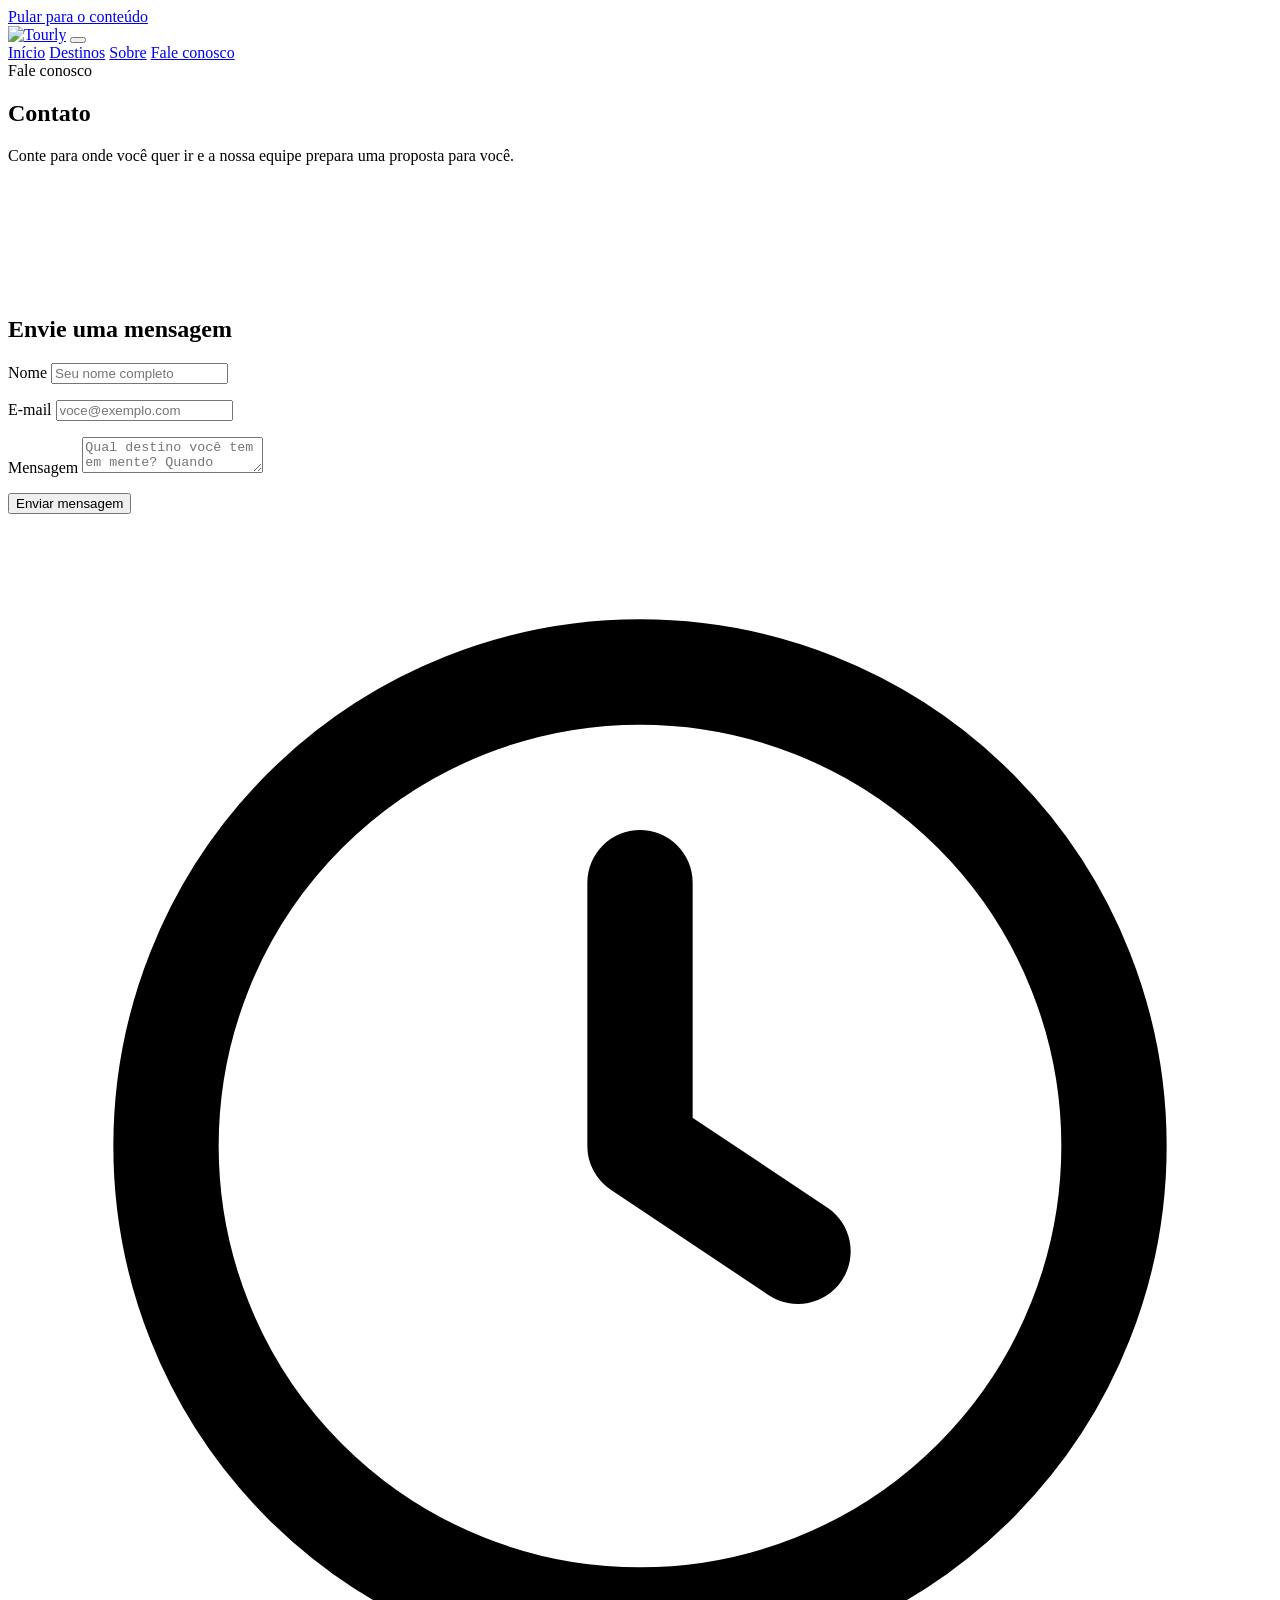
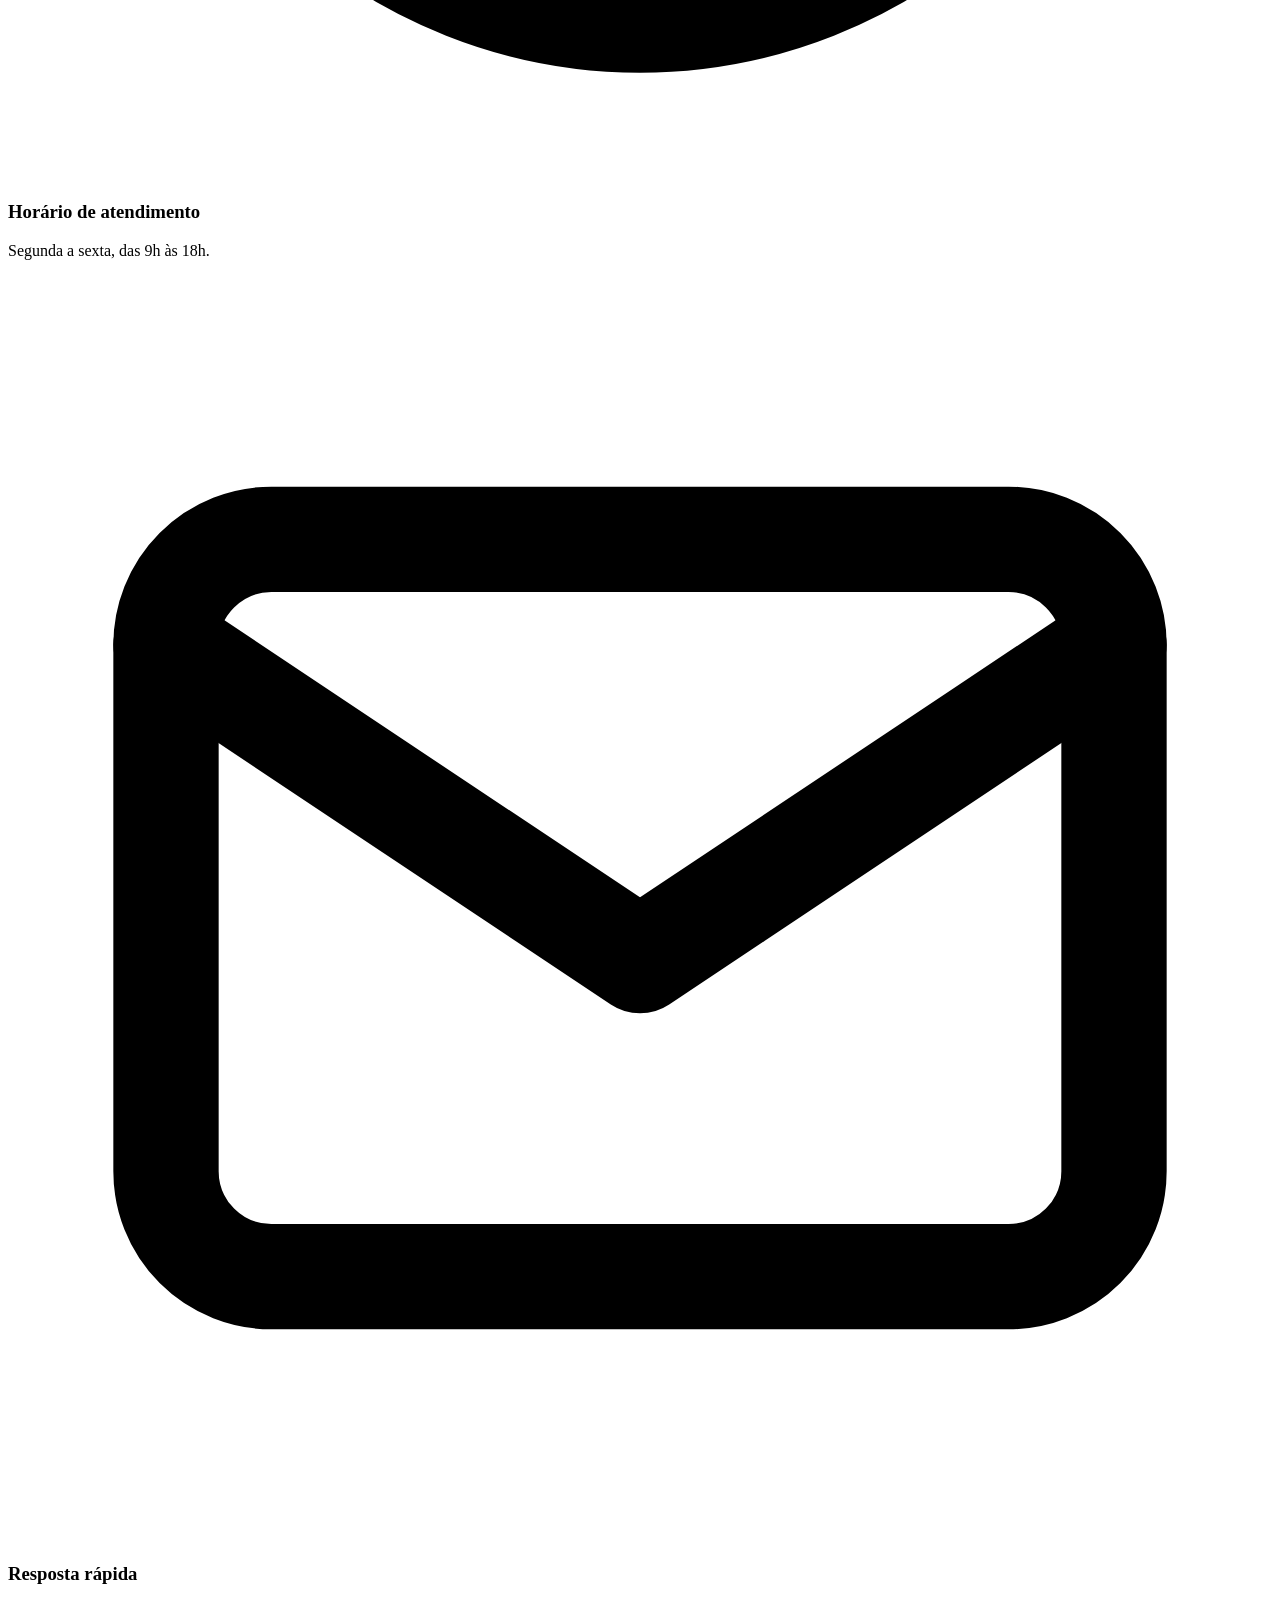
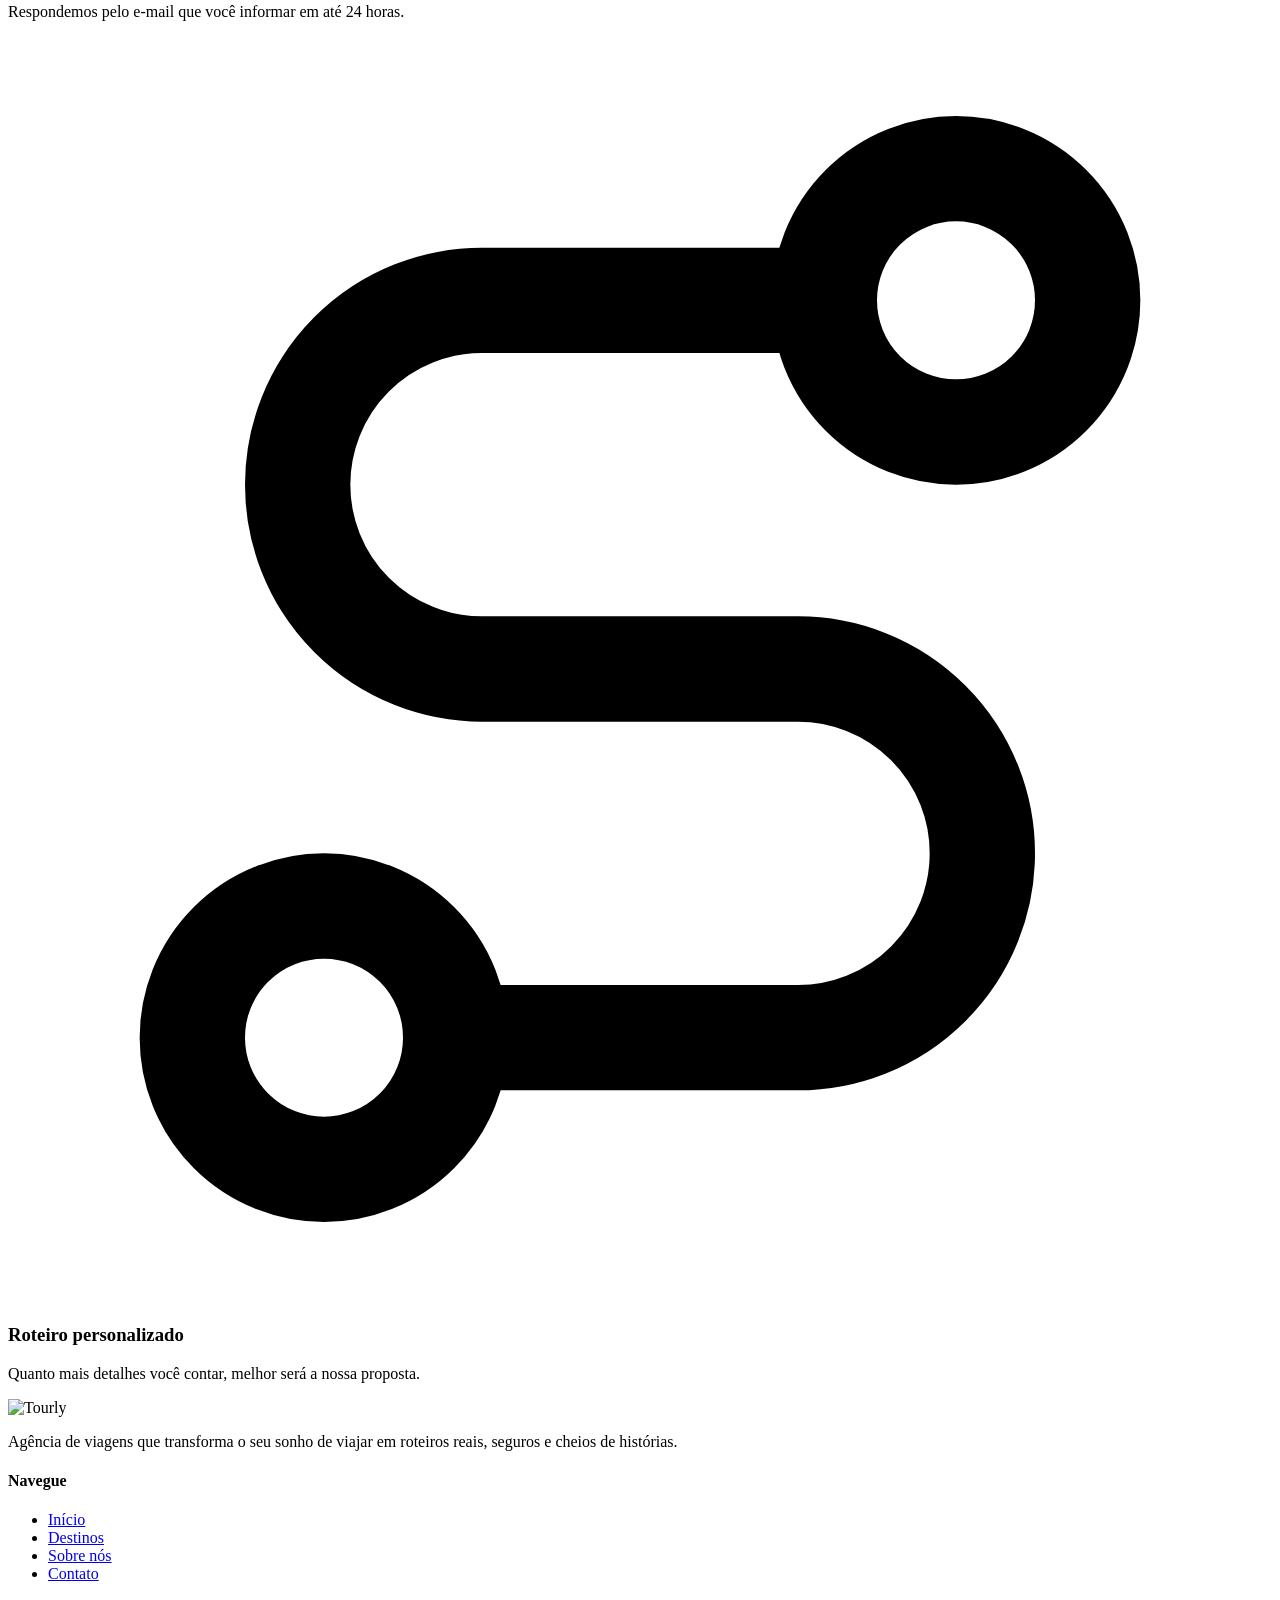
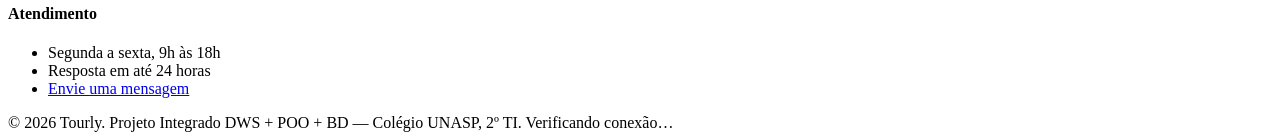
==== pages/contato.html @ 26ceba03 "front end" ====
<!DOCTYPE html>
<html lang="pt-BR">
<head>
  <meta charset="UTF-8">
  <meta name="viewport" content="width=device-width, initial-scale=1">
  <title>Contato — Tourly</title>
  <meta name="description" content="Fale com a Tourly e receba uma proposta de roteiro personalizada para a sua viagem.">
  <meta name="theme-color" content="#0e9aa7">
  <meta property="og:title" content="Contato — Tourly">
  <meta property="og:description" content="Fale com a Tourly e receba uma proposta de roteiro personalizada para a sua viagem.">
  <meta property="og:type" content="website">
  <link rel="icon" type="image/svg+xml" href="../img/favicon.svg">
  <link rel="icon" type="image/png" sizes="64x64" href="../img/favicon.png">
  <link rel="apple-touch-icon" href="../img/apple-touch-icon.png">
  <link rel="preconnect" href="https://fonts.googleapis.com">
  <link rel="preconnect" href="https://fonts.gstatic.com" crossorigin>
  <link href="https://fonts.googleapis.com/css2?family=Poppins:wght@400;500;600;700;800&display=swap" rel="stylesheet">
  <link rel="stylesheet" href="../css/style.css">
  <script src="../js/script.js" defer></script>
</head>
<body data-pagina="contato" data-raiz="../">
  <a class="pular" href="#conteudo">Pular para o conteúdo</a>

  <header class="topo" id="topo">
    <div class="container topo__in">
      <a class="logo" href="../index.html" aria-label="Tourly — página inicial"><img src="../img/logo.svg" alt="Tourly" width="127" height="38"></a>
      <button class="menu-btn" type="button" aria-expanded="false" aria-controls="menu" aria-label="Abrir menu"><span></span><span></span><span></span></button>
      <nav class="menu" id="menu" aria-label="Principal">
        <a href="../index.html" data-nav="home">Início</a>
        <a href="destinos.html" data-nav="destinos">Destinos</a>
        <a href="sobre.html" data-nav="sobre">Sobre</a>
        <a href="contato.html" class="btn btn--coral btn--sm" data-nav="contato">Fale conosco</a>
      </nav>
    </div>
  </header>

  <main id="conteudo">
    <section class="pagina-topo">
      <div class="container">
        <span class="selo">Fale conosco</span>
        <h1>Contato</h1>
        <p>Conte para onde você quer ir e a nossa equipe prepara uma proposta para você.</p>
      </div>
      <svg class="onda" viewBox="0 0 1440 100" preserveAspectRatio="none" aria-hidden="true"><path d="M0 40c120 40 240 50 360 30S600-10 780 10s330 70 660 20v70H0z" fill="#ffffff"/></svg>
    </section>

    <section class="secao" style="padding-top:1.5rem">
      <div class="container contato-grid">
        <div class="cartao reveal">
          <h2>Envie uma mensagem</h2>
          <form class="form" id="form-contato" novalidate>
            <div class="campo">
              <label for="nome">Nome</label>
              <input id="nome" name="nome" type="text" maxlength="100" autocomplete="name" placeholder="Seu nome completo" required aria-describedby="erro-nome">
              <p class="msg-erro" id="erro-nome"></p>
            </div>
            <div class="campo">
              <label for="email">E-mail</label>
              <input id="email" name="email" type="email" maxlength="150" autocomplete="email" placeholder="voce@exemplo.com" required aria-describedby="erro-email">
              <p class="msg-erro" id="erro-email"></p>
            </div>
            <div class="campo">
              <label for="mensagem">Mensagem</label>
              <textarea id="mensagem" name="mensagem" maxlength="2000" placeholder="Qual destino você tem em mente? Quando pretende viajar?" required aria-describedby="erro-mensagem"></textarea>
              <p class="msg-erro" id="erro-mensagem"></p>
            </div>
            <div class="alerta" id="aviso-contato" role="status" aria-live="polite" hidden></div>
            <button class="btn btn--coral" type="submit">Enviar mensagem</button>
          </form>
        </div>
        <aside class="info reveal" aria-label="Informações de atendimento">
          <div class="cartao info__item"><div class="recurso__icone"><svg viewBox="0 0 24 24" fill="none" stroke="currentColor" stroke-width="2" stroke-linecap="round" stroke-linejoin="round"><circle cx="12" cy="12" r="9"/><path d="M12 7v5l3 2"/></svg></div><div><h3>Horário de atendimento</h3><p>Segunda a sexta, das 9h às 18h.</p></div></div>
          <div class="cartao info__item"><div class="recurso__icone"><svg viewBox="0 0 24 24" fill="none" stroke="currentColor" stroke-width="2" stroke-linecap="round" stroke-linejoin="round"><rect x="3" y="5" width="18" height="14" rx="2"/><path d="m3 7 9 6 9-6"/></svg></div><div><h3>Resposta rápida</h3><p>Respondemos pelo e-mail que você informar em até 24 horas.</p></div></div>
          <div class="cartao info__item"><div class="recurso__icone"><svg viewBox="0 0 24 24" fill="none" stroke="currentColor" stroke-width="2" stroke-linecap="round" stroke-linejoin="round"><circle cx="6" cy="19" r="2.5"/><circle cx="18" cy="5" r="2.5"/><path d="M8.5 19H15a3.5 3.5 0 0 0 0-7H9a3.5 3.5 0 0 1 0-7h6.5"/></svg></div><div><h3>Roteiro personalizado</h3><p>Quanto mais detalhes você contar, melhor será a nossa proposta.</p></div></div>
        </aside>
      </div>
    </section>
  </main>

  <footer class="rodape">
    <div class="container">
      <div class="rodape__grade">
        <div>
          <img src="../img/logo.svg" alt="Tourly" width="150" height="45">
          <p>Agência de viagens que transforma o seu sonho de viajar em roteiros reais, seguros e cheios de histórias.</p>
        </div>
        <div>
          <h4>Navegue</h4>
          <ul>
            <li><a href="../index.html">Início</a></li>
            <li><a href="destinos.html">Destinos</a></li>
            <li><a href="sobre.html">Sobre nós</a></li>
            <li><a href="contato.html">Contato</a></li>
          </ul>
        </div>
        <div>
          <h4>Atendimento</h4>
          <ul>
            <li>Segunda a sexta, 9h às 18h</li>
            <li>Resposta em até 24 horas</li>
            <li><a href="contato.html">Envie uma mensagem</a></li>
          </ul>
        </div>
      </div>
      <div class="rodape__base">
        <span>&copy; <span data-ano>2026</span> Tourly. Projeto Integrado DWS + POO + BD — Colégio UNASP, 2º TI.</span>
        <span class="status" id="status-api" role="status" aria-live="polite">Verificando conexão…</span>
      </div>
    </div>
  </footer>
</body>
</html>
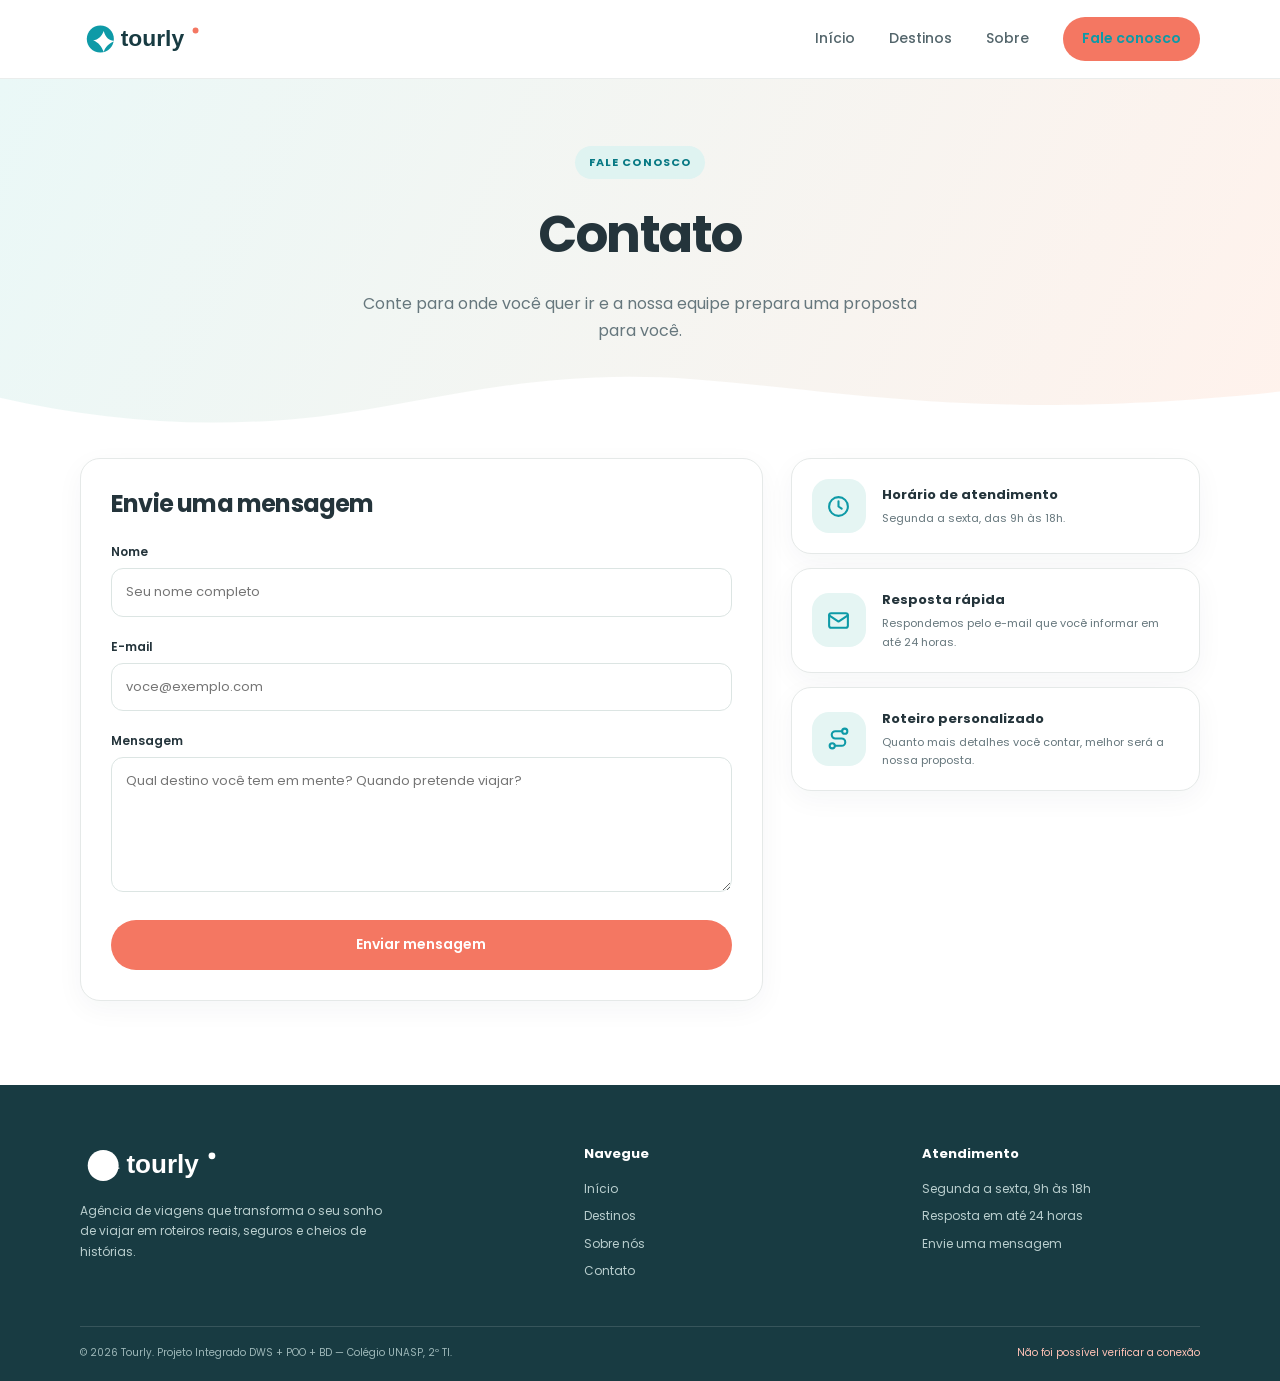
==== commit f29ece16: "correção na conexão entre os arquivos" ====
--- a/pages/contato.html
+++ b/pages/contato.html
@@ -10,8 +10,6 @@
   <meta property="og:description" content="Fale com a Tourly e receba uma proposta de roteiro personalizada para a sua viagem.">
   <meta property="og:type" content="website">
   <link rel="icon" type="image/svg+xml" href="../img/favicon.svg">
-  <link rel="icon" type="image/png" sizes="64x64" href="../img/favicon.png">
-  <link rel="apple-touch-icon" href="../img/apple-touch-icon.png">
   <link rel="preconnect" href="https://fonts.googleapis.com">
   <link rel="preconnect" href="https://fonts.gstatic.com" crossorigin>
   <link href="https://fonts.googleapis.com/css2?family=Poppins:wght@400;500;600;700;800&display=swap" rel="stylesheet">
--- a/css/style.css
+++ b/css/style.css
@@ -0,0 +1,4 @@
+:root{--turq:#0e9aa7;--turq-escuro:#087984;--coral:#f47762;--coral-escuro:#df604d;--areia:#f7f4ed;--texto:#24343b;--suave:#66777d;--linha:#e5e9e8;--branco:#fff;--sombra:0 16px 45px rgba(20,55,61,.09);--raio:20px}*{box-sizing:border-box}html{scroll-behavior:smooth}body{margin:0;color:var(--texto);font-family:Poppins,Arial,sans-serif;font-size:15px;line-height:1.7;background:#fff}img{display:block;max-width:100%}a{color:inherit;text-decoration:none}button,input,textarea{font:inherit}.container{width:min(1120px,calc(100% - 44px));margin-inline:auto}.pular,.sr-only{position:absolute;width:1px;height:1px;padding:0;margin:-1px;overflow:hidden;clip:rect(0,0,0,0);white-space:nowrap;border:0}.pular:focus{position:fixed;z-index:1000;top:12px;left:12px;width:auto;height:auto;margin:0;padding:10px 16px;background:#fff;clip:auto}.topo{position:sticky;top:0;z-index:50;background:rgba(255,255,255,.94);backdrop-filter:blur(14px);border-bottom:1px solid rgba(229,233,232,.8)}.topo__in{height:78px;display:flex;align-items:center;justify-content:space-between}.logo img{width:127px;height:auto}.menu{display:flex;align-items:center;gap:34px}.menu>a:not(.btn){font-size:14px;font-weight:500;color:#53656b;transition:color .2s}.menu>a:hover,.menu>a[aria-current=page]{color:var(--turq)}.menu a[aria-current=page]:not(.btn){font-weight:700}.menu-btn{display:none;border:0;background:none;padding:8px}.menu-btn span{display:block;width:24px;height:2px;margin:5px;background:var(--texto)}.btn{display:inline-flex;align-items:center;justify-content:center;gap:8px;border:0;border-radius:999px;padding:13px 23px;background:var(--turq);color:#fff;font-weight:600;font-size:14px;cursor:pointer;transition:transform .2s,background .2s,box-shadow .2s}.btn:hover{background:var(--turq-escuro);transform:translateY(-2px);box-shadow:0 8px 20px #0e9aa733}.btn--coral{background:var(--coral)}.btn--coral:hover{background:var(--coral-escuro)}.btn--turq{background:var(--turq)}.btn--sm{padding:10px 19px}.btn:disabled{opacity:.65;cursor:wait;transform:none}.hero{position:relative;overflow:hidden;padding:88px 0 105px;background:linear-gradient(115deg,#eaf8f7 0%,#f5fbf9 55%,#fff3ed 100%)}.hero__grid{display:grid;grid-template-columns:1.02fr .98fr;align-items:center;gap:54px}.selo{display:inline-flex;align-items:center;gap:8px;color:var(--turq-escuro);background:#dff3f1;border-radius:999px;padding:7px 14px;font-size:11px;font-weight:700;letter-spacing:.1em;text-transform:uppercase}.hero h1{font-size:clamp(42px,5vw,64px);line-height:1.12;letter-spacing:-2.4px;margin:22px 0 18px;font-weight:800}.destaque{color:var(--coral)}.hero__texto>p,.pagina-topo p{max-width:560px;color:var(--suave);font-size:16px}.busca-hero{display:flex;gap:8px;margin-top:30px;padding:7px;background:#fff;border-radius:999px;box-shadow:var(--sombra);max-width:560px}.busca-hero input{min-width:0;flex:1;border:0;outline:0;padding:0 16px;background:transparent}.hero__tags{display:flex;flex-wrap:wrap;gap:9px;padding:0;margin:23px 0 0;list-style:none}.hero__tags a{display:block;padding:6px 11px;border:1px solid #d9e8e5;border-radius:999px;color:#607277;font-size:11px}.hero__tags a:hover{border-color:var(--turq);color:var(--turq)}.hero__fotos{height:390px;position:relative}.hero__fotos img{position:absolute;object-fit:cover;border:7px solid white;border-radius:24px;box-shadow:var(--sombra)}.hero__fotos img:nth-child(1){width:68%;height:72%;right:0;top:0}.hero__fotos img:nth-child(2){width:53%;height:52%;left:0;top:25%;z-index:2}.hero__fotos img:nth-child(3){width:48%;height:38%;right:5%;bottom:0;z-index:3}.onda{position:absolute;bottom:-1px;left:0;width:100%;height:62px}.secao{padding:84px 0}.secao--areia{background:var(--areia)}.secao__cab{text-align:center;max-width:680px;margin:0 auto 42px}.sobretitulo{color:var(--coral);font-size:11px;font-weight:700;letter-spacing:.15em;text-transform:uppercase}.secao h2,.chamada h2{font-size:clamp(27px,3vw,38px);line-height:1.25;letter-spacing:-.8px;margin:9px 0 12px}.secao__cab p{color:var(--suave);margin:0}.grade{display:grid;gap:24px}.grade--3{grid-template-columns:repeat(3,minmax(0,1fr))}.grade--4{grid-template-columns:repeat(4,minmax(0,1fr))}.destino-card,.cartao{background:#fff;border:1px solid var(--linha);border-radius:var(--raio);overflow:hidden;box-shadow:0 8px 28px rgba(20,55,61,.045)}.destino-card{transition:transform .25s,box-shadow .25s}.destino-card:hover{transform:translateY(-6px);box-shadow:var(--sombra)}.destino-card__imagem{height:205px;position:relative;display:block;overflow:hidden}.destino-card__imagem img{width:100%;height:100%;object-fit:cover;transition:transform .5s}.destino-card:hover .destino-card__imagem img{transform:scale(1.05)}.destino-card__imagem span{position:absolute;left:15px;bottom:14px;background:#fff;color:var(--turq-escuro);border-radius:999px;padding:5px 11px;font-size:10px;font-weight:700}.destino-card__corpo{padding:20px}.destino-card__regiao{font-size:10px!important;color:var(--turq)!important;font-weight:700;letter-spacing:.06em;text-transform:uppercase;margin:0 0 5px!important}.destino-card h3{font-size:19px;margin:0 0 8px}.destino-card__corpo>p:not(.destino-card__regiao){font-size:13px;color:var(--suave);margin:0 0 16px}.link-seta{font-size:12px;color:var(--coral-escuro);font-weight:700}.link-seta span{font-size:18px;margin-left:5px}.recurso{text-align:center;padding:25px 17px}.recurso__icone{width:54px;height:54px;display:grid;place-items:center;margin:0 auto 15px;border-radius:17px;background:#e5f5f3;color:var(--turq)}.recurso__icone svg{width:25px;height:25px}.recurso h3{font-size:15px;margin:0 0 7px}.recurso p{font-size:12px;color:var(--suave);margin:0}.passos{display:grid;grid-template-columns:repeat(3,1fr);gap:35px;padding:0;list-style:none;counter-reset:passo}.passos li{position:relative;padding:24px 22px;border-top:2px solid #d9eeeb;counter-increment:passo}.passos li:before{content:'0' counter(passo);display:block;color:var(--coral);font-size:12px;font-weight:800;letter-spacing:.1em;margin-bottom:13px}.passos h3{font-size:17px;margin:0 0 7px}.passos p{font-size:13px;color:var(--suave);margin:0}.chamada{display:flex;align-items:center;justify-content:space-between;gap:25px;padding:35px 42px;border-radius:24px;background:linear-gradient(110deg,#087f88,#0e9aa7);color:#fff}.chamada h2{margin:0 0 5px}.chamada p{margin:0;color:#ddf5f2;font-size:13px}.chamada .btn{background:var(--coral);flex-shrink:0}.rodape{padding:58px 0 20px;background:#183b42;color:#e7f2f1}.rodape__grade{display:grid;grid-template-columns:1.6fr 1fr 1fr;gap:60px;padding-bottom:38px}.rodape__grade img{width:145px;filter:brightness(0) invert(1);margin-bottom:13px}.rodape__grade p,.rodape__grade li{font-size:12px;color:#b9cece}.rodape__grade p{max-width:320px}.rodape__grade h4{font-size:13px;margin:0 0 14px;color:#fff}.rodape__grade ul{list-style:none;margin:0;padding:0}.rodape__grade li{margin:7px 0}.rodape__grade a:hover{color:#fff}.rodape__base{display:flex;justify-content:space-between;gap:15px;flex-wrap:wrap;border-top:1px solid #ffffff22;padding-top:17px;color:#9db7b8;font-size:10px}.status{color:#a9e5cf}.status--erro{color:#ffc2b6}.pagina-topo{position:relative;overflow:hidden;text-align:center;padding:67px 0 90px;background:linear-gradient(115deg,#eaf8f7,#fff2ec)}.pagina-topo h1{font-size:clamp(36px,4vw,52px);letter-spacing:-1.5px;margin:12px 0}.pagina-topo p{margin:0 auto}.duas-col{display:grid;grid-template-columns:1fr 1fr;align-items:center;gap:60px}.duas-col>img{width:100%;max-height:390px;object-fit:cover;border-radius:24px}.duas-col p{color:var(--suave);font-size:14px}.etiquetas{display:flex;flex-wrap:wrap;gap:8px;padding:0;list-style:none}.etiquetas li{padding:6px 12px;background:#e7f4f2;color:var(--turq-escuro);border-radius:999px;font-size:11px;font-weight:600}.contato-grid{display:grid;grid-template-columns:1.25fr .75fr;gap:28px;align-items:start}.contato-grid>.cartao{padding:30px}.contato-grid h2{font-size:24px;margin:0 0 23px}.form{display:grid;gap:17px}.campo label,.destinos-filtro label{display:block;font-size:12px;font-weight:600;margin-bottom:6px}.campo input,.campo textarea,.destinos-filtro input{width:100%;border:1px solid #dce5e3;border-radius:12px;padding:12px 14px;outline:0;background:#fff;color:var(--texto);font-size:13px;transition:border .2s,box-shadow .2s}.campo textarea{min-height:135px;resize:vertical}.campo input:focus,.campo textarea:focus,.destinos-filtro input:focus{border-color:var(--turq);box-shadow:0 0 0 3px #0e9aa71c}.campo [aria-invalid=true]{border-color:#d9534f}.msg-erro{color:#c74640;font-size:11px;margin:3px 0 0;min-height:0}.alerta{padding:12px 14px;border-radius:10px;font-size:12px}.alerta--erro{background:#fff0ed;color:#a63b32}.alerta--sucesso{background:#e7f7ef;color:#176c48}.info{display:grid;gap:14px}.info__item{display:flex;gap:16px;align-items:center;padding:20px}.info__item .recurso__icone{flex-shrink:0;margin:0}.info__item h3{font-size:13px;margin:0 0 3px}.info__item p{font-size:11px;color:var(--suave);margin:0}.destinos-filtro{max-width:500px;margin:0 auto 32px}.sem-resultados{grid-column:1/-1;text-align:center;color:var(--suave);padding:45px 10px}.reveal{opacity:0;transform:translateY(18px);transition:opacity .55s,transform .55s}.reveal--visivel{opacity:1;transform:none}
+@media(max-width:850px){.hero__grid{gap:25px}.hero__fotos{height:320px}.grade--4{grid-template-columns:repeat(2,1fr)}.rodape__grade{gap:30px}.duas-col{gap:30px}}
+@media(max-width:650px){.container{width:min(100% - 34px,520px)}.topo__in{height:68px}.menu-btn{display:block}.menu{display:none;position:absolute;top:68px;left:0;right:0;padding:18px 22px 24px;background:#fff;border-bottom:1px solid var(--linha);box-shadow:var(--sombra);align-items:stretch;gap:13px}.menu--aberto{display:flex;flex-direction:column}.menu .btn{align-self:flex-start}.hero{padding:54px 0 85px}.hero__grid{grid-template-columns:1fr;gap:35px}.hero h1{font-size:43px}.hero__fotos{height:290px;max-width:450px;width:100%;margin:auto}.busca-hero{border-radius:17px;flex-direction:column}.busca-hero input{padding:12px}.busca-hero .btn{width:100%}.secao{padding:62px 0}.grade--3{grid-template-columns:1fr}.grade--4{grid-template-columns:repeat(2,minmax(0,1fr));gap:8px}.destino-card__imagem{height:220px}.passos{grid-template-columns:1fr;gap:10px}.passos li{padding:18px}.chamada{padding:27px 23px;align-items:flex-start;flex-direction:column}.rodape__grade{grid-template-columns:1fr 1fr;gap:25px}.rodape__grade>div:first-child{grid-column:1/-1}.rodape__base{flex-direction:column}.pagina-topo{padding:53px 0 78px}.duas-col,.contato-grid{grid-template-columns:1fr}.duas-col{gap:25px}.duas-col>img{max-height:260px}.contato-grid>.cartao{padding:22px}.info{grid-template-columns:1fr}}
+@media(prefers-reduced-motion:reduce){*,*::before,*::after{scroll-behavior:auto!important;transition:none!important}.reveal{opacity:1;transform:none}}
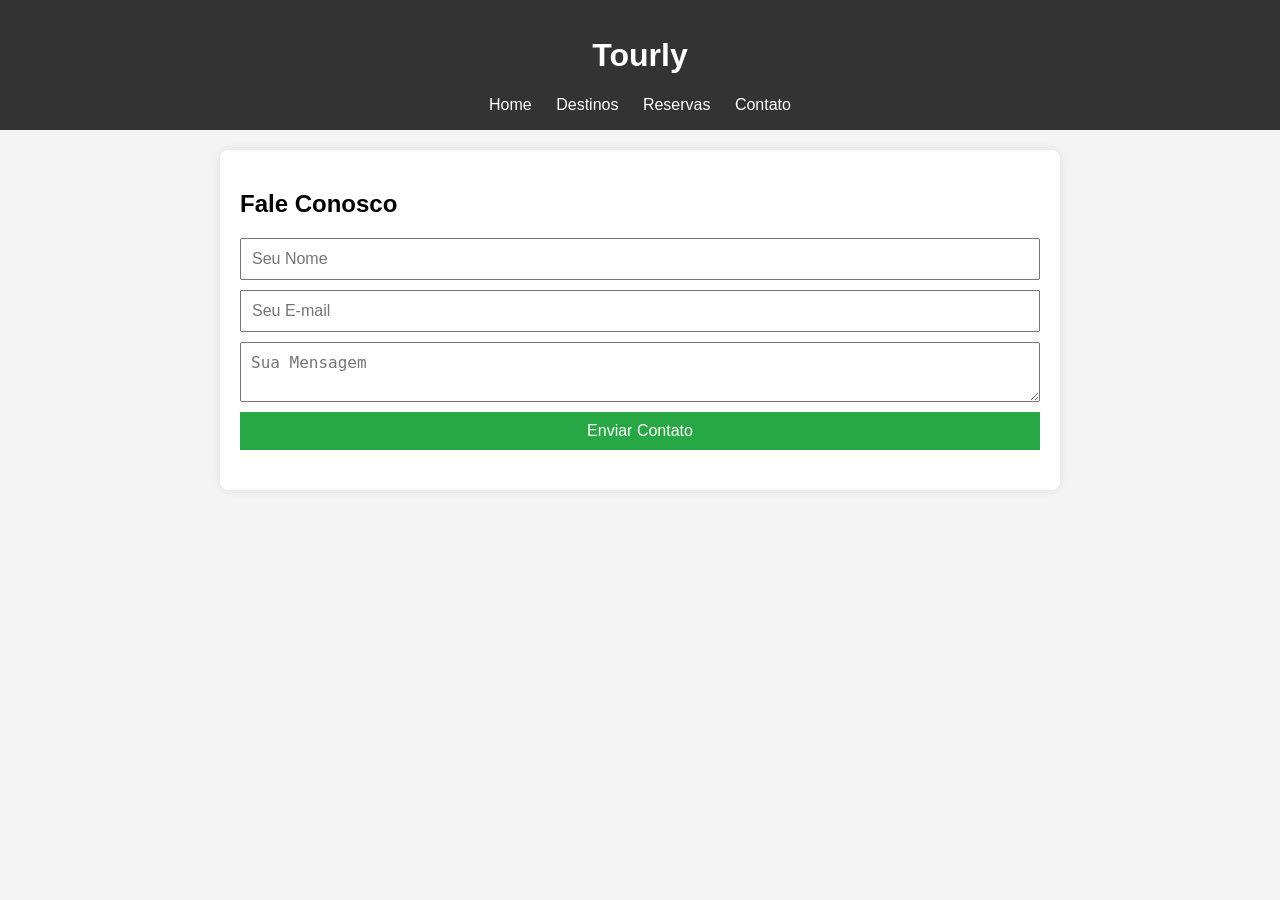
==== commit 0b28b111: "adiciona funcionalidades principais e ajusta interface" ====
--- a/pages/contato.html
+++ b/pages/contato.html
@@ -1,110 +1,27 @@
 <!DOCTYPE html>
-<html lang="pt-BR">
-<head>
-  <meta charset="UTF-8">
-  <meta name="viewport" content="width=device-width, initial-scale=1">
-  <title>Contato — Tourly</title>
-  <meta name="description" content="Fale com a Tourly e receba uma proposta de roteiro personalizada para a sua viagem.">
-  <meta name="theme-color" content="#0e9aa7">
-  <meta property="og:title" content="Contato — Tourly">
-  <meta property="og:description" content="Fale com a Tourly e receba uma proposta de roteiro personalizada para a sua viagem.">
-  <meta property="og:type" content="website">
-  <link rel="icon" type="image/svg+xml" href="../img/favicon.svg">
-  <link rel="preconnect" href="https://fonts.googleapis.com">
-  <link rel="preconnect" href="https://fonts.gstatic.com" crossorigin>
-  <link href="https://fonts.googleapis.com/css2?family=Poppins:wght@400;500;600;700;800&display=swap" rel="stylesheet">
-  <link rel="stylesheet" href="../css/style.css">
-  <script src="../js/script.js" defer></script>
-</head>
-<body data-pagina="contato" data-raiz="../">
-  <a class="pular" href="#conteudo">Pular para o conteúdo</a>
+<html>
+<head><title>Tourly - Contato</title><link rel="stylesheet" href="/css/style.css"></head>
+<body>
+    
+<header>
+    <h1>Tourly</h1>
+    <nav>
+        <a href="/">Home</a>
+        <a href="/pages/destinos.html">Destinos</a>
+        <a href="/pages/reservas.html">Reservas</a>
+        <a href="/pages/contato.html">Contato</a>
+    </nav>
+</header>
 
-  <header class="topo" id="topo">
-    <div class="container topo__in">
-      <a class="logo" href="../index.html" aria-label="Tourly — página inicial"><img src="../img/logo.svg" alt="Tourly" width="127" height="38"></a>
-      <button class="menu-btn" type="button" aria-expanded="false" aria-controls="menu" aria-label="Abrir menu"><span></span><span></span><span></span></button>
-      <nav class="menu" id="menu" aria-label="Principal">
-        <a href="../index.html" data-nav="home">Início</a>
-        <a href="destinos.html" data-nav="destinos">Destinos</a>
-        <a href="sobre.html" data-nav="sobre">Sobre</a>
-        <a href="contato.html" class="btn btn--coral btn--sm" data-nav="contato">Fale conosco</a>
-      </nav>
+    <div class="container">
+        <h2>Fale Conosco</h2>
+        <form id="formContato">
+            <input type="text" id="nome" placeholder="Seu Nome" required>
+            <input type="email" id="email" placeholder="Seu E-mail" required>
+            <textarea id="mensagem" placeholder="Sua Mensagem" required></textarea>
+            <button type="submit">Enviar Contato</button>
+        </form>
     </div>
-  </header>
-
-  <main id="conteudo">
-    <section class="pagina-topo">
-      <div class="container">
-        <span class="selo">Fale conosco</span>
-        <h1>Contato</h1>
-        <p>Conte para onde você quer ir e a nossa equipe prepara uma proposta para você.</p>
-      </div>
-      <svg class="onda" viewBox="0 0 1440 100" preserveAspectRatio="none" aria-hidden="true"><path d="M0 40c120 40 240 50 360 30S600-10 780 10s330 70 660 20v70H0z" fill="#ffffff"/></svg>
-    </section>
-
-    <section class="secao" style="padding-top:1.5rem">
-      <div class="container contato-grid">
-        <div class="cartao reveal">
-          <h2>Envie uma mensagem</h2>
-          <form class="form" id="form-contato" novalidate>
-            <div class="campo">
-              <label for="nome">Nome</label>
-              <input id="nome" name="nome" type="text" maxlength="100" autocomplete="name" placeholder="Seu nome completo" required aria-describedby="erro-nome">
-              <p class="msg-erro" id="erro-nome"></p>
-            </div>
-            <div class="campo">
-              <label for="email">E-mail</label>
-              <input id="email" name="email" type="email" maxlength="150" autocomplete="email" placeholder="voce@exemplo.com" required aria-describedby="erro-email">
-              <p class="msg-erro" id="erro-email"></p>
-            </div>
-            <div class="campo">
-              <label for="mensagem">Mensagem</label>
-              <textarea id="mensagem" name="mensagem" maxlength="2000" placeholder="Qual destino você tem em mente? Quando pretende viajar?" required aria-describedby="erro-mensagem"></textarea>
-              <p class="msg-erro" id="erro-mensagem"></p>
-            </div>
-            <div class="alerta" id="aviso-contato" role="status" aria-live="polite" hidden></div>
-            <button class="btn btn--coral" type="submit">Enviar mensagem</button>
-          </form>
-        </div>
-        <aside class="info reveal" aria-label="Informações de atendimento">
-          <div class="cartao info__item"><div class="recurso__icone"><svg viewBox="0 0 24 24" fill="none" stroke="currentColor" stroke-width="2" stroke-linecap="round" stroke-linejoin="round"><circle cx="12" cy="12" r="9"/><path d="M12 7v5l3 2"/></svg></div><div><h3>Horário de atendimento</h3><p>Segunda a sexta, das 9h às 18h.</p></div></div>
-          <div class="cartao info__item"><div class="recurso__icone"><svg viewBox="0 0 24 24" fill="none" stroke="currentColor" stroke-width="2" stroke-linecap="round" stroke-linejoin="round"><rect x="3" y="5" width="18" height="14" rx="2"/><path d="m3 7 9 6 9-6"/></svg></div><div><h3>Resposta rápida</h3><p>Respondemos pelo e-mail que você informar em até 24 horas.</p></div></div>
-          <div class="cartao info__item"><div class="recurso__icone"><svg viewBox="0 0 24 24" fill="none" stroke="currentColor" stroke-width="2" stroke-linecap="round" stroke-linejoin="round"><circle cx="6" cy="19" r="2.5"/><circle cx="18" cy="5" r="2.5"/><path d="M8.5 19H15a3.5 3.5 0 0 0 0-7H9a3.5 3.5 0 0 1 0-7h6.5"/></svg></div><div><h3>Roteiro personalizado</h3><p>Quanto mais detalhes você contar, melhor será a nossa proposta.</p></div></div>
-        </aside>
-      </div>
-    </section>
-  </main>
-
-  <footer class="rodape">
-    <div class="container">
-      <div class="rodape__grade">
-        <div>
-          <img src="../img/logo.svg" alt="Tourly" width="150" height="45">
-          <p>Agência de viagens que transforma o seu sonho de viajar em roteiros reais, seguros e cheios de histórias.</p>
-        </div>
-        <div>
-          <h4>Navegue</h4>
-          <ul>
-            <li><a href="../index.html">Início</a></li>
-            <li><a href="destinos.html">Destinos</a></li>
-            <li><a href="sobre.html">Sobre nós</a></li>
-            <li><a href="contato.html">Contato</a></li>
-          </ul>
-        </div>
-        <div>
-          <h4>Atendimento</h4>
-          <ul>
-            <li>Segunda a sexta, 9h às 18h</li>
-            <li>Resposta em até 24 horas</li>
-            <li><a href="contato.html">Envie uma mensagem</a></li>
-          </ul>
-        </div>
-      </div>
-      <div class="rodape__base">
-        <span>&copy; <span data-ano>2026</span> Tourly. Projeto Integrado DWS + POO + BD — Colégio UNASP, 2º TI.</span>
-        <span class="status" id="status-api" role="status" aria-live="polite">Verificando conexão…</span>
-      </div>
-    </div>
-  </footer>
+    <script src="/js/script.js"></script>
 </body>
-</html>
+</html>
--- a/css/style.css
+++ b/css/style.css
@@ -1,4 +1,21 @@
-:root{--turq:#0e9aa7;--turq-escuro:#087984;--coral:#f47762;--coral-escuro:#df604d;--areia:#f7f4ed;--texto:#24343b;--suave:#66777d;--linha:#e5e9e8;--branco:#fff;--sombra:0 16px 45px rgba(20,55,61,.09);--raio:20px}*{box-sizing:border-box}html{scroll-behavior:smooth}body{margin:0;color:var(--texto);font-family:Poppins,Arial,sans-serif;font-size:15px;line-height:1.7;background:#fff}img{display:block;max-width:100%}a{color:inherit;text-decoration:none}button,input,textarea{font:inherit}.container{width:min(1120px,calc(100% - 44px));margin-inline:auto}.pular,.sr-only{position:absolute;width:1px;height:1px;padding:0;margin:-1px;overflow:hidden;clip:rect(0,0,0,0);white-space:nowrap;border:0}.pular:focus{position:fixed;z-index:1000;top:12px;left:12px;width:auto;height:auto;margin:0;padding:10px 16px;background:#fff;clip:auto}.topo{position:sticky;top:0;z-index:50;background:rgba(255,255,255,.94);backdrop-filter:blur(14px);border-bottom:1px solid rgba(229,233,232,.8)}.topo__in{height:78px;display:flex;align-items:center;justify-content:space-between}.logo img{width:127px;height:auto}.menu{display:flex;align-items:center;gap:34px}.menu>a:not(.btn){font-size:14px;font-weight:500;color:#53656b;transition:color .2s}.menu>a:hover,.menu>a[aria-current=page]{color:var(--turq)}.menu a[aria-current=page]:not(.btn){font-weight:700}.menu-btn{display:none;border:0;background:none;padding:8px}.menu-btn span{display:block;width:24px;height:2px;margin:5px;background:var(--texto)}.btn{display:inline-flex;align-items:center;justify-content:center;gap:8px;border:0;border-radius:999px;padding:13px 23px;background:var(--turq);color:#fff;font-weight:600;font-size:14px;cursor:pointer;transition:transform .2s,background .2s,box-shadow .2s}.btn:hover{background:var(--turq-escuro);transform:translateY(-2px);box-shadow:0 8px 20px #0e9aa733}.btn--coral{background:var(--coral)}.btn--coral:hover{background:var(--coral-escuro)}.btn--turq{background:var(--turq)}.btn--sm{padding:10px 19px}.btn:disabled{opacity:.65;cursor:wait;transform:none}.hero{position:relative;overflow:hidden;padding:88px 0 105px;background:linear-gradient(115deg,#eaf8f7 0%,#f5fbf9 55%,#fff3ed 100%)}.hero__grid{display:grid;grid-template-columns:1.02fr .98fr;align-items:center;gap:54px}.selo{display:inline-flex;align-items:center;gap:8px;color:var(--turq-escuro);background:#dff3f1;border-radius:999px;padding:7px 14px;font-size:11px;font-weight:700;letter-spacing:.1em;text-transform:uppercase}.hero h1{font-size:clamp(42px,5vw,64px);line-height:1.12;letter-spacing:-2.4px;margin:22px 0 18px;font-weight:800}.destaque{color:var(--coral)}.hero__texto>p,.pagina-topo p{max-width:560px;color:var(--suave);font-size:16px}.busca-hero{display:flex;gap:8px;margin-top:30px;padding:7px;background:#fff;border-radius:999px;box-shadow:var(--sombra);max-width:560px}.busca-hero input{min-width:0;flex:1;border:0;outline:0;padding:0 16px;background:transparent}.hero__tags{display:flex;flex-wrap:wrap;gap:9px;padding:0;margin:23px 0 0;list-style:none}.hero__tags a{display:block;padding:6px 11px;border:1px solid #d9e8e5;border-radius:999px;color:#607277;font-size:11px}.hero__tags a:hover{border-color:var(--turq);color:var(--turq)}.hero__fotos{height:390px;position:relative}.hero__fotos img{position:absolute;object-fit:cover;border:7px solid white;border-radius:24px;box-shadow:var(--sombra)}.hero__fotos img:nth-child(1){width:68%;height:72%;right:0;top:0}.hero__fotos img:nth-child(2){width:53%;height:52%;left:0;top:25%;z-index:2}.hero__fotos img:nth-child(3){width:48%;height:38%;right:5%;bottom:0;z-index:3}.onda{position:absolute;bottom:-1px;left:0;width:100%;height:62px}.secao{padding:84px 0}.secao--areia{background:var(--areia)}.secao__cab{text-align:center;max-width:680px;margin:0 auto 42px}.sobretitulo{color:var(--coral);font-size:11px;font-weight:700;letter-spacing:.15em;text-transform:uppercase}.secao h2,.chamada h2{font-size:clamp(27px,3vw,38px);line-height:1.25;letter-spacing:-.8px;margin:9px 0 12px}.secao__cab p{color:var(--suave);margin:0}.grade{display:grid;gap:24px}.grade--3{grid-template-columns:repeat(3,minmax(0,1fr))}.grade--4{grid-template-columns:repeat(4,minmax(0,1fr))}.destino-card,.cartao{background:#fff;border:1px solid var(--linha);border-radius:var(--raio);overflow:hidden;box-shadow:0 8px 28px rgba(20,55,61,.045)}.destino-card{transition:transform .25s,box-shadow .25s}.destino-card:hover{transform:translateY(-6px);box-shadow:var(--sombra)}.destino-card__imagem{height:205px;position:relative;display:block;overflow:hidden}.destino-card__imagem img{width:100%;height:100%;object-fit:cover;transition:transform .5s}.destino-card:hover .destino-card__imagem img{transform:scale(1.05)}.destino-card__imagem span{position:absolute;left:15px;bottom:14px;background:#fff;color:var(--turq-escuro);border-radius:999px;padding:5px 11px;font-size:10px;font-weight:700}.destino-card__corpo{padding:20px}.destino-card__regiao{font-size:10px!important;color:var(--turq)!important;font-weight:700;letter-spacing:.06em;text-transform:uppercase;margin:0 0 5px!important}.destino-card h3{font-size:19px;margin:0 0 8px}.destino-card__corpo>p:not(.destino-card__regiao){font-size:13px;color:var(--suave);margin:0 0 16px}.link-seta{font-size:12px;color:var(--coral-escuro);font-weight:700}.link-seta span{font-size:18px;margin-left:5px}.recurso{text-align:center;padding:25px 17px}.recurso__icone{width:54px;height:54px;display:grid;place-items:center;margin:0 auto 15px;border-radius:17px;background:#e5f5f3;color:var(--turq)}.recurso__icone svg{width:25px;height:25px}.recurso h3{font-size:15px;margin:0 0 7px}.recurso p{font-size:12px;color:var(--suave);margin:0}.passos{display:grid;grid-template-columns:repeat(3,1fr);gap:35px;padding:0;list-style:none;counter-reset:passo}.passos li{position:relative;padding:24px 22px;border-top:2px solid #d9eeeb;counter-increment:passo}.passos li:before{content:'0' counter(passo);display:block;color:var(--coral);font-size:12px;font-weight:800;letter-spacing:.1em;margin-bottom:13px}.passos h3{font-size:17px;margin:0 0 7px}.passos p{font-size:13px;color:var(--suave);margin:0}.chamada{display:flex;align-items:center;justify-content:space-between;gap:25px;padding:35px 42px;border-radius:24px;background:linear-gradient(110deg,#087f88,#0e9aa7);color:#fff}.chamada h2{margin:0 0 5px}.chamada p{margin:0;color:#ddf5f2;font-size:13px}.chamada .btn{background:var(--coral);flex-shrink:0}.rodape{padding:58px 0 20px;background:#183b42;color:#e7f2f1}.rodape__grade{display:grid;grid-template-columns:1.6fr 1fr 1fr;gap:60px;padding-bottom:38px}.rodape__grade img{width:145px;filter:brightness(0) invert(1);margin-bottom:13px}.rodape__grade p,.rodape__grade li{font-size:12px;color:#b9cece}.rodape__grade p{max-width:320px}.rodape__grade h4{font-size:13px;margin:0 0 14px;color:#fff}.rodape__grade ul{list-style:none;margin:0;padding:0}.rodape__grade li{margin:7px 0}.rodape__grade a:hover{color:#fff}.rodape__base{display:flex;justify-content:space-between;gap:15px;flex-wrap:wrap;border-top:1px solid #ffffff22;padding-top:17px;color:#9db7b8;font-size:10px}.status{color:#a9e5cf}.status--erro{color:#ffc2b6}.pagina-topo{position:relative;overflow:hidden;text-align:center;padding:67px 0 90px;background:linear-gradient(115deg,#eaf8f7,#fff2ec)}.pagina-topo h1{font-size:clamp(36px,4vw,52px);letter-spacing:-1.5px;margin:12px 0}.pagina-topo p{margin:0 auto}.duas-col{display:grid;grid-template-columns:1fr 1fr;align-items:center;gap:60px}.duas-col>img{width:100%;max-height:390px;object-fit:cover;border-radius:24px}.duas-col p{color:var(--suave);font-size:14px}.etiquetas{display:flex;flex-wrap:wrap;gap:8px;padding:0;list-style:none}.etiquetas li{padding:6px 12px;background:#e7f4f2;color:var(--turq-escuro);border-radius:999px;font-size:11px;font-weight:600}.contato-grid{display:grid;grid-template-columns:1.25fr .75fr;gap:28px;align-items:start}.contato-grid>.cartao{padding:30px}.contato-grid h2{font-size:24px;margin:0 0 23px}.form{display:grid;gap:17px}.campo label,.destinos-filtro label{display:block;font-size:12px;font-weight:600;margin-bottom:6px}.campo input,.campo textarea,.destinos-filtro input{width:100%;border:1px solid #dce5e3;border-radius:12px;padding:12px 14px;outline:0;background:#fff;color:var(--texto);font-size:13px;transition:border .2s,box-shadow .2s}.campo textarea{min-height:135px;resize:vertical}.campo input:focus,.campo textarea:focus,.destinos-filtro input:focus{border-color:var(--turq);box-shadow:0 0 0 3px #0e9aa71c}.campo [aria-invalid=true]{border-color:#d9534f}.msg-erro{color:#c74640;font-size:11px;margin:3px 0 0;min-height:0}.alerta{padding:12px 14px;border-radius:10px;font-size:12px}.alerta--erro{background:#fff0ed;color:#a63b32}.alerta--sucesso{background:#e7f7ef;color:#176c48}.info{display:grid;gap:14px}.info__item{display:flex;gap:16px;align-items:center;padding:20px}.info__item .recurso__icone{flex-shrink:0;margin:0}.info__item h3{font-size:13px;margin:0 0 3px}.info__item p{font-size:11px;color:var(--suave);margin:0}.destinos-filtro{max-width:500px;margin:0 auto 32px}.sem-resultados{grid-column:1/-1;text-align:center;color:var(--suave);padding:45px 10px}.reveal{opacity:0;transform:translateY(18px);transition:opacity .55s,transform .55s}.reveal--visivel{opacity:1;transform:none}
-@media(max-width:850px){.hero__grid{gap:25px}.hero__fotos{height:320px}.grade--4{grid-template-columns:repeat(2,1fr)}.rodape__grade{gap:30px}.duas-col{gap:30px}}
-@media(max-width:650px){.container{width:min(100% - 34px,520px)}.topo__in{height:68px}.menu-btn{display:block}.menu{display:none;position:absolute;top:68px;left:0;right:0;padding:18px 22px 24px;background:#fff;border-bottom:1px solid var(--linha);box-shadow:var(--sombra);align-items:stretch;gap:13px}.menu--aberto{display:flex;flex-direction:column}.menu .btn{align-self:flex-start}.hero{padding:54px 0 85px}.hero__grid{grid-template-columns:1fr;gap:35px}.hero h1{font-size:43px}.hero__fotos{height:290px;max-width:450px;width:100%;margin:auto}.busca-hero{border-radius:17px;flex-direction:column}.busca-hero input{padding:12px}.busca-hero .btn{width:100%}.secao{padding:62px 0}.grade--3{grid-template-columns:1fr}.grade--4{grid-template-columns:repeat(2,minmax(0,1fr));gap:8px}.destino-card__imagem{height:220px}.passos{grid-template-columns:1fr;gap:10px}.passos li{padding:18px}.chamada{padding:27px 23px;align-items:flex-start;flex-direction:column}.rodape__grade{grid-template-columns:1fr 1fr;gap:25px}.rodape__grade>div:first-child{grid-column:1/-1}.rodape__base{flex-direction:column}.pagina-topo{padding:53px 0 78px}.duas-col,.contato-grid{grid-template-columns:1fr}.duas-col{gap:25px}.duas-col>img{max-height:260px}.contato-grid>.cartao{padding:22px}.info{grid-template-columns:1fr}}
-@media(prefers-reduced-motion:reduce){*,*::before,*::after{scroll-behavior:auto!important;transition:none!important}.reveal{opacity:1;transform:none}}
+
+body { font-family: Arial, sans-serif; margin: 0; padding: 0; background-color: #f4f4f4; }
+header { background: #333; color: #fff; padding: 1rem; text-align: center; }
+nav a { color: white; margin: 0 10px; text-decoration: none; }
+.container { padding: 20px; max-width: 800px; margin: auto; background: white; border-radius: 8px; margin-top: 20px; box-shadow: 0 0 10px rgba(0,0,0,0.1); }
+form { display: flex; flex-direction: column; gap: 10px; margin-bottom: 20px; }
+input, textarea, button { padding: 10px; font-size: 1rem; }
+button { background: #28a745; color: white; border: none; cursor: pointer; }
+button:hover { background: #218838; }
+
+/* Tabs bug fix */
+.tabs { display: flex; gap: 10px; margin-bottom: 20px; border-bottom: 2px solid #ccc; padding-bottom: 10px;}
+.tab-button { padding: 10px 20px; cursor: pointer; border: 1px solid #ccc; background: #eee; border-radius: 4px; }
+.tab-button.active { background: #007bff; color: white; border-color: #007bff; }
+.tab-content { display: none; padding: 20px; border: 1px solid #ccc; border-radius: 4px; }
+.tab-content.active { display: block; }
+
+/* Lista de Reservas */
+.reserva-item { display: flex; justify-content: space-between; align-items: center; padding: 10px; border-bottom: 1px solid #ccc; }
+.reserva-item button { background: #dc3545; padding: 5px 10px; }
+.reserva-item button:hover { background: #c82333; }
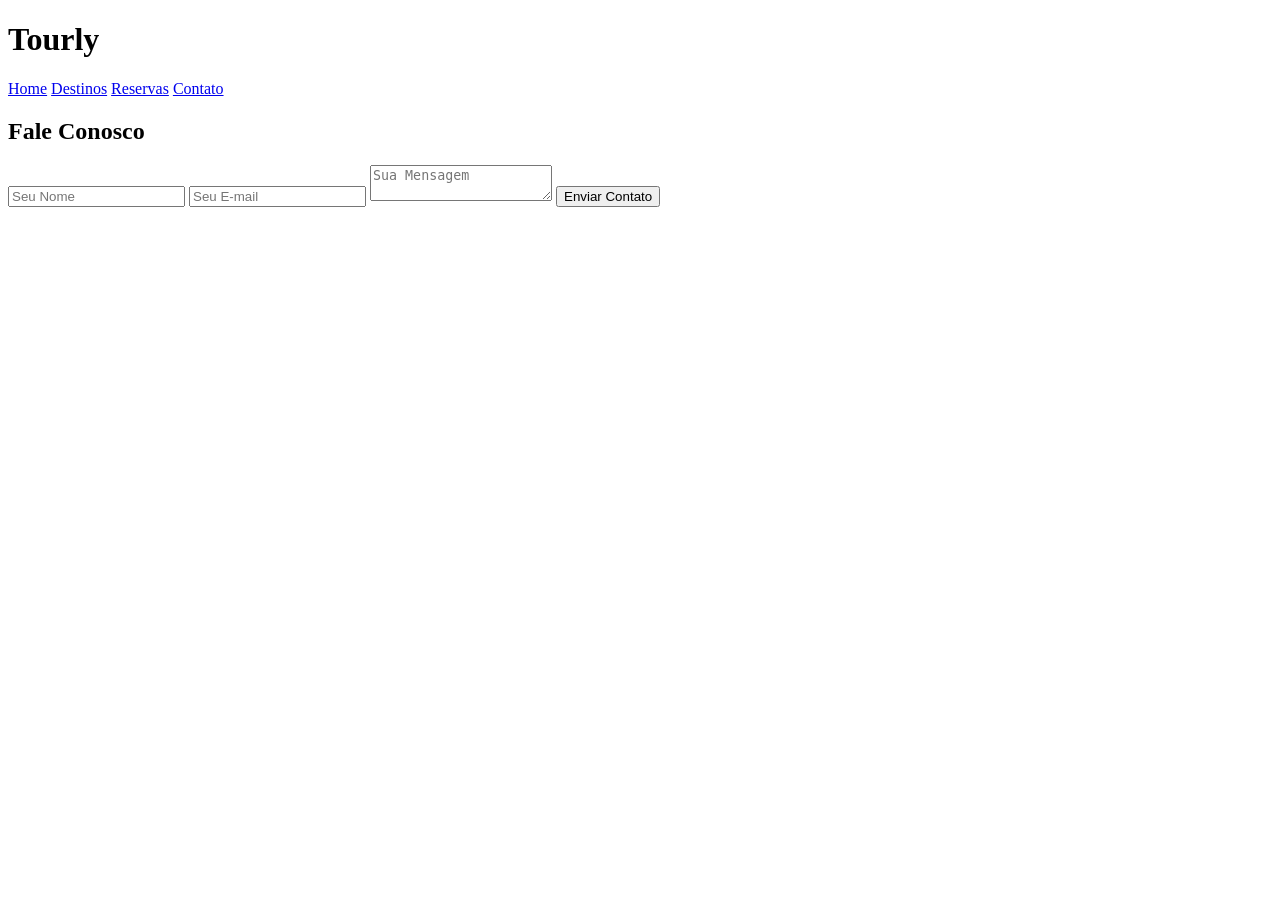
==== commit a9c67cbf: "corrige caminhos de CSS e JS no index e restantes páginas" ====
--- a/pages/contato.html
+++ b/pages/contato.html
@@ -1,6 +1,6 @@
 <!DOCTYPE html>
 <html>
-<head><title>Tourly - Contato</title><link rel="stylesheet" href="/css/style.css"></head>
+<head><title>Tourly - Contato</title><link rel="stylesheet" href="./css/style.css"></head>
 <body>
     
 <header>
@@ -22,6 +22,6 @@
             <button type="submit">Enviar Contato</button>
         </form>
     </div>
-    <script src="/js/script.js"></script>
+    <script src="./js/script.js"></script>
 </body>
 </html>
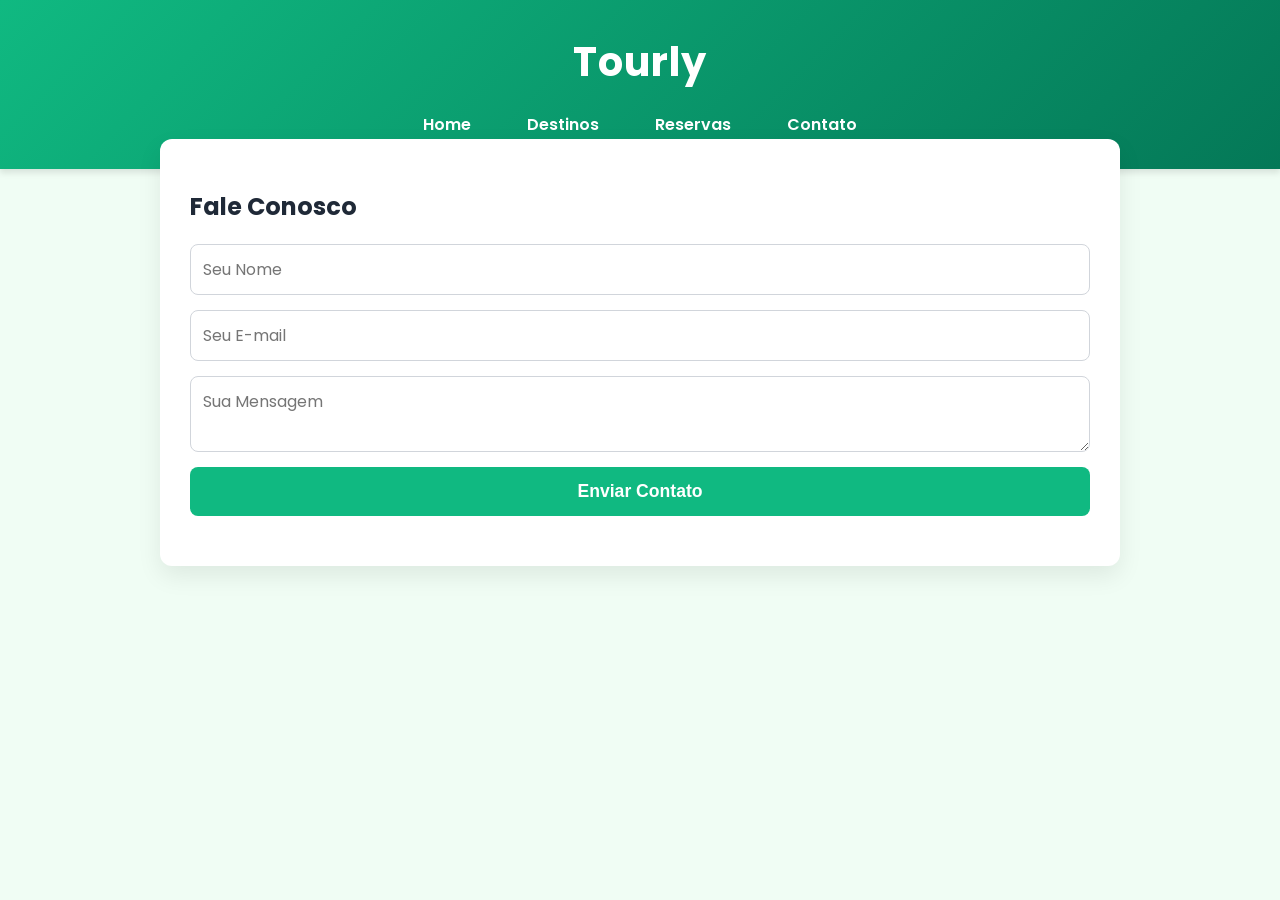
==== commit 9c5cb999: "Links corrigidos" ====
--- a/pages/contato.html
+++ b/pages/contato.html
@@ -1,15 +1,15 @@
 <!DOCTYPE html>
 <html>
-<head><title>Tourly - Contato</title><link rel="stylesheet" href="./css/style.css"></head>
+<head><title>Tourly - Contato</title><link rel="stylesheet" href="../css/style.css"></head>
 <body>
     
 <header>
     <h1>Tourly</h1>
     <nav>
-        <a href="/">Home</a>
-        <a href="/pages/destinos.html">Destinos</a>
-        <a href="/pages/reservas.html">Reservas</a>
-        <a href="/pages/contato.html">Contato</a>
+        <a href="../index.html">Home</a>
+        <a href="./destinos.html">Destinos</a>
+        <a href="./reservas.html">Reservas</a>
+        <a href="./contato.html">Contato</a>
     </nav>
 </header>
 
@@ -22,6 +22,6 @@
             <button type="submit">Enviar Contato</button>
         </form>
     </div>
-    <script src="./js/script.js"></script>
+    <script src="../js/script.js"></script>
 </body>
 </html>
--- a/css/style.css
+++ b/css/style.css
@@ -0,0 +1,171 @@
+@import url('https://fonts.googleapis.com/css2?family=Poppins:wght@300;400;600&display=swap');
+
+body { 
+    font-family: 'Poppins', sans-serif; 
+    margin: 0; 
+    padding: 0; 
+    background-color: #f0fdf4; 
+    color: #1f2937; 
+}
+
+header { 
+    background: linear-gradient(135deg, #10b981, #047857); 
+    color: #fff; 
+    padding: 2rem 1rem; 
+    text-align: center; 
+    box-shadow: 0 4px 6px rgba(0,0,0,0.1); 
+}
+
+header h1 { 
+    margin: 0; 
+    font-size: 2.5rem; 
+    letter-spacing: 1px; 
+}
+
+nav { 
+    margin-top: 20px; 
+}
+
+nav a { 
+    color: white; 
+    margin: 0 10px; 
+    text-decoration: none; 
+    font-weight: 600; 
+    padding: 8px 16px; 
+    border-radius: 20px; 
+    transition: background 0.3s ease; 
+}
+
+nav a:hover { 
+    background: rgba(255, 255, 255, 0.2); 
+}
+
+.container { 
+    padding: 30px; 
+    max-width: 900px; 
+    margin: -30px auto 40px auto; 
+    background: white; 
+    border-radius: 12px; 
+    box-shadow: 0 10px 25px rgba(0,0,0,0.08); 
+    position: relative;
+}
+
+/* Formulários */
+form { 
+    display: flex; 
+    flex-direction: column; 
+    gap: 15px; 
+    margin-bottom: 20px; 
+}
+
+input, textarea { 
+    padding: 12px; 
+    font-size: 1rem; 
+    border: 1px solid #d1d5db; 
+    border-radius: 8px; 
+    font-family: 'Poppins', sans-serif; 
+    transition: all 0.3s; 
+}
+
+input:focus, textarea:focus { 
+    border-color: #10b981; 
+    outline: none; 
+    box-shadow: 0 0 0 3px rgba(16, 185, 129, 0.2); 
+}
+
+button { 
+    background: #10b981; 
+    color: white; 
+    border: none; 
+    padding: 14px; 
+    border-radius: 8px; 
+    font-size: 1.1rem; 
+    font-weight: 600; 
+    cursor: pointer; 
+    transition: transform 0.2s, background 0.3s; 
+}
+
+button:hover { 
+    background: #059669; 
+    transform: translateY(-2px); 
+}
+
+/* Sistema de Abas (Tabs) */
+.tabs { 
+    display: flex; 
+    gap: 15px; 
+    margin-bottom: 25px; 
+    border-bottom: 2px solid #e5e7eb; 
+    padding-bottom: 5px; 
+    overflow-x: auto; 
+}
+
+.tab-button { 
+    background: transparent; 
+    color: #6b7280; 
+    padding: 10px 20px; 
+    font-weight: 600; 
+    cursor: pointer; 
+    border: none; 
+    border-bottom: 3px solid transparent; 
+    border-radius: 0;
+    transition: all 0.3s; 
+}
+
+.tab-button:hover { 
+    color: #10b981; 
+    background: transparent;
+    transform: none;
+}
+
+.tab-button.active { 
+    color: #10b981; 
+    border-bottom: 3px solid #10b981; 
+}
+
+.tab-content { 
+    display: none; 
+    padding: 25px; 
+    background: #f9fafb; 
+    border-radius: 8px; 
+    border: 1px solid #e5e7eb; 
+    animation: fadeIn 0.4s ease-in-out; 
+}
+
+.tab-content.active { 
+    display: block; 
+}
+
+@keyframes fadeIn { 
+    from { opacity: 0; transform: translateY(5px); } 
+    to { opacity: 1; transform: translateY(0); } 
+}
+
+/* Lista de Reservas */
+.reserva-item { 
+    display: flex; 
+    justify-content: space-between; 
+    align-items: center; 
+    padding: 15px; 
+    background: #fff; 
+    border: 1px solid #e5e7eb; 
+    border-radius: 8px; 
+    margin-bottom: 12px; 
+    transition: transform 0.2s, border-color 0.2s; 
+}
+
+.reserva-item:hover { 
+    transform: scale(1.01); 
+    border-color: #10b981; 
+}
+
+.reserva-item button { 
+    background: #ef4444; 
+    padding: 8px 16px; 
+    font-size: 0.9rem; 
+    margin-left: 15px;
+}
+
+.reserva-item button:hover { 
+    background: #dc2626; 
+}
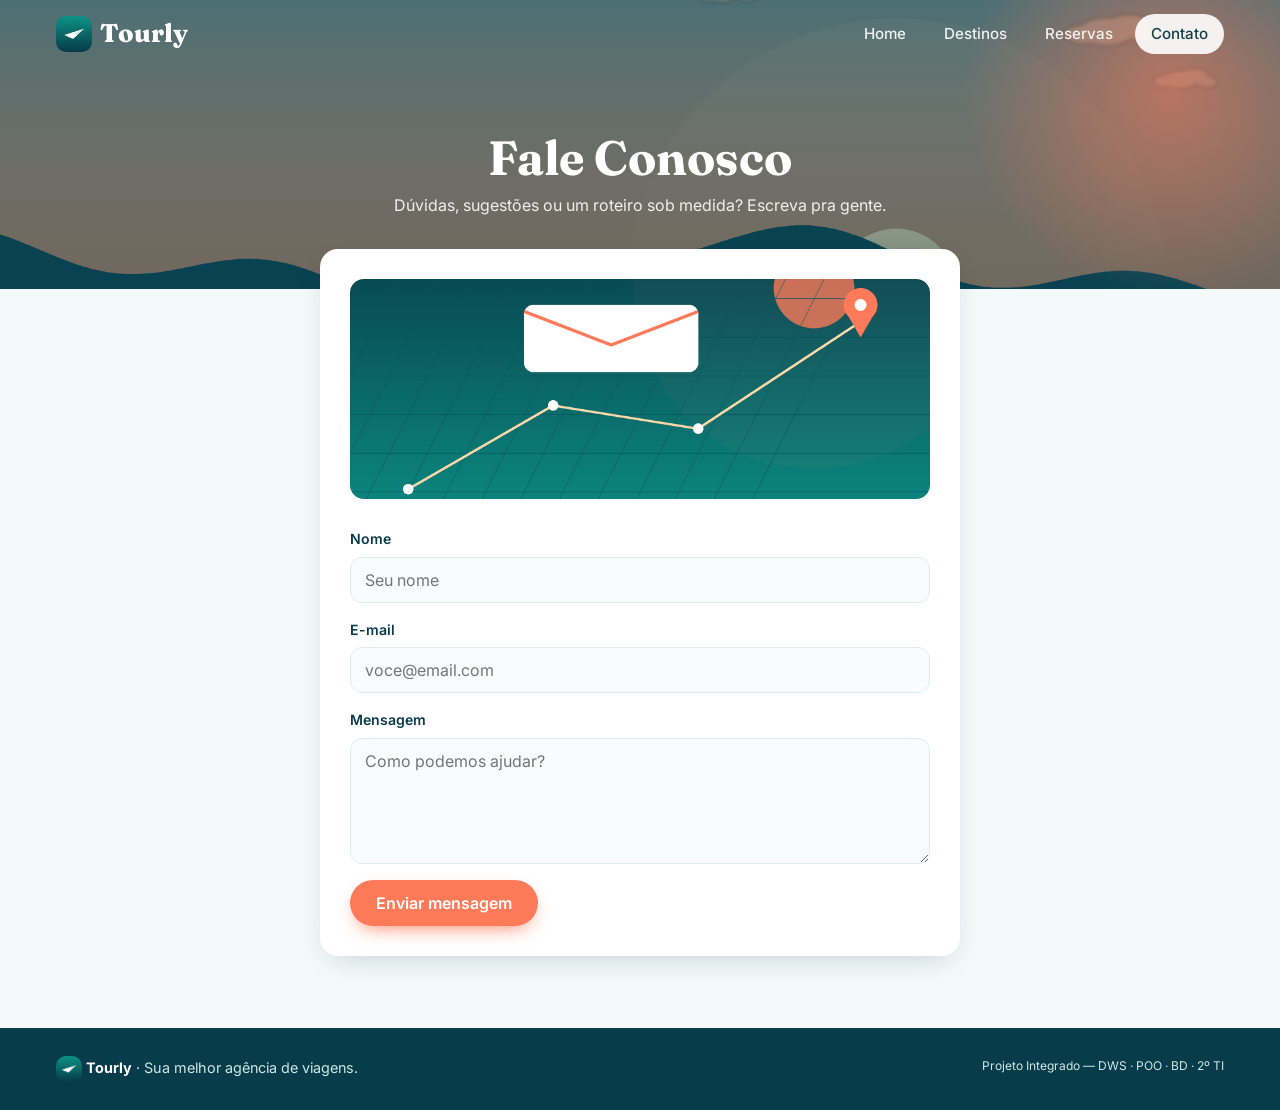
==== commit f38671b7: "ajustes finais" ====
--- a/pages/contato.html
+++ b/pages/contato.html
@@ -1,27 +1,46 @@
 <!DOCTYPE html>
-<html>
-<head><title>Tourly - Contato</title><link rel="stylesheet" href="../css/style.css"></head>
+<html lang="pt-BR">
+<head>
+<meta charset="UTF-8">
+<meta name="viewport" content="width=device-width, initial-scale=1">
+<title>Tourly · Contato</title>
+<meta name="description" content="Tourly — sua agência de viagens pelo Brasil.">
+<link rel="preconnect" href="https://fonts.googleapis.com">
+<link rel="preconnect" href="https://fonts.gstatic.com" crossorigin>
+<link href="https://fonts.googleapis.com/css2?family=Fraunces:opsz,wght@9..144,600;9..144,800&family=Inter:wght@400;500;600&display=swap" rel="stylesheet">
+<link rel="icon" type="image/png" href="../png/favicon.png">
+<link rel="stylesheet" href="../css/style.css">
+</head>
 <body>
-    
 <header>
-    <h1>Tourly</h1>
-    <nav>
-        <a href="../index.html">Home</a>
-        <a href="./destinos.html">Destinos</a>
-        <a href="./reservas.html">Reservas</a>
-        <a href="./contato.html">Contato</a>
-    </nav>
+  <a class="logo" href="../index.html"><img class="logo-img" src="../png/logo.png" alt="">Tourly</a>
+  <button id="menuBtn" class="menu-btn" aria-label="Menu" aria-expanded="false">☰</button>
+  <nav>
+    <a href="../index.html">Home</a>
+    <a href="../pages/destinos.html">Destinos</a>
+    <a href="../pages/reservas.html">Reservas</a>
+    <a href="../pages/contato.html">Contato</a>
+  </nav>
 </header>
 
-    <div class="container">
-        <h2>Fale Conosco</h2>
-        <form id="formContato">
-            <input type="text" id="nome" placeholder="Seu Nome" required>
-            <input type="email" id="email" placeholder="Seu E-mail" required>
-            <textarea id="mensagem" placeholder="Sua Mensagem" required></textarea>
-            <button type="submit">Enviar Contato</button>
-        </form>
-    </div>
-    <script src="../js/script.js"></script>
+<section class="page-hero"><h1>Fale Conosco</h1><p>Dúvidas, sugestões ou um roteiro sob medida? Escreva pra gente.</p></section>
+<main class="container narrow">
+  <div class="panel">
+    <img class="banner" src="../png/contato.png" alt="Ilustração de mapa com roteiro e envelope">
+    <form id="formContato">
+      <label>Nome<input type="text" id="nome" placeholder="Seu nome" required></label>
+      <label>E-mail<input type="email" id="email" placeholder="voce@email.com" required></label>
+      <label>Mensagem<textarea id="mensagem" rows="5" placeholder="Como podemos ajudar?" required></textarea></label>
+      <button class="btn" type="submit">Enviar mensagem</button>
+    </form>
+  </div>
+</main>
+
+<footer>
+  <div><img class="logo-img" src="../png/logo.png" alt=""> <b>Tourly</b> · Sua melhor agência de viagens.</div>
+  <small>Projeto Integrado — DWS · POO · BD · 2º TI</small>
+</footer>
+<script src="../js/config.js"></script>
+<script src="../js/script.js"></script>
 </body>
-</html>+</html>
--- a/css/style.css
+++ b/css/style.css
@@ -1,171 +1,139 @@
-@import url('https://fonts.googleapis.com/css2?family=Poppins:wght@300;400;600&display=swap');
+:root{
+  --ink:#0f2a33; --muted:#5b7078; --bg:#f4f9f9; --card:#fff; --line:#e1ecec;
+  --brand:#0d9488; --brand-d:#0a6f66; --deep:#083c4a; --sun:#ff7a59; --sun-d:#e9603f;
+  --radius:18px; --shadow:0 10px 30px -12px rgba(8,60,74,.25);
+}
+*{box-sizing:border-box;margin:0}
+html{scroll-behavior:smooth}
+body{font-family:Inter,system-ui,sans-serif;color:var(--ink);background:var(--bg);line-height:1.6;min-height:100vh;display:flex;flex-direction:column}
+main{flex:1}
+[hidden]{display:none!important}
+h1,h2,h3,.logo{font-family:Fraunces,Georgia,serif;line-height:1.15}
+a{color:inherit;text-decoration:none}
 
-body { 
-    font-family: 'Poppins', sans-serif; 
-    margin: 0; 
-    padding: 0; 
-    background-color: #f0fdf4; 
-    color: #1f2937; 
+/* header */
+header{position:fixed;inset:0 0 auto 0;z-index:50;display:flex;align-items:center;justify-content:space-between;padding:14px clamp(16px,5vw,56px);transition:.3s;color:#fff}
+header.scrolled{background:rgba(8,60,74,.92);backdrop-filter:blur(10px);padding-block:10px;box-shadow:0 4px 20px rgba(0,0,0,.15)}
+.logo{font-size:1.6rem;font-weight:800;display:flex;align-items:center;gap:8px}
+.logo-img{width:36px;height:36px;border-radius:10px;vertical-align:middle}
+nav{display:flex;gap:6px}
+nav a{padding:8px 16px;border-radius:99px;font-weight:500;font-size:.95rem;opacity:.9;transition:.2s}
+nav a:hover{background:rgba(255,255,255,.15);opacity:1}
+nav a.ativo{background:#fff;color:var(--deep)}
+.menu-btn{display:none;background:none;border:0;color:#fff;font-size:1.6rem;cursor:pointer}
+
+/* hero */
+.hero,.page-hero{background:linear-gradient(180deg,rgba(8,60,74,.2),rgba(8,60,74,.55)),url(../png/hero.png) center/cover;color:#fff;position:relative;overflow:hidden}
+.hero::before,.page-hero::before{content:"";position:absolute;width:420px;height:420px;border-radius:50%;right:-100px;top:-120px;background:radial-gradient(circle,rgba(255,122,89,.55),transparent 70%)}
+.hero{padding:150px clamp(16px,5vw,56px) 150px}
+.hero-in{max-width:760px;margin-inline:auto;position:relative;text-align:center}
+.hero h1{font-size:clamp(2.2rem,6vw,4rem);font-weight:800;margin:12px 0 18px}
+.hero p{font-size:1.15rem;opacity:.92;max-width:560px;margin:0 auto}
+.eyebrow{display:inline-block;font-size:.8rem;letter-spacing:.14em;text-transform:uppercase;font-weight:600;background:rgba(255,255,255,.16);padding:6px 14px;border-radius:99px}
+.eyebrow.dark{background:rgba(13,148,136,.12);color:var(--brand-d)}
+.hero-cta{display:flex;gap:12px;justify-content:center;margin-top:30px;flex-wrap:wrap}
+.stats{list-style:none;display:flex;justify-content:center;gap:clamp(20px,6vw,56px);margin-top:44px;padding:0}
+.stats b{display:block;font:800 1.9rem Fraunces,serif}
+.stats span{font-size:.85rem;opacity:.8}
+.wave{position:absolute;bottom:-1px;left:0;width:100%;height:90px;fill:var(--bg)}
+.page-hero{padding:130px 20px 70px;text-align:center}
+.page-hero h1{font-size:clamp(2rem,5vw,3rem);position:relative}
+.page-hero p{opacity:.9;position:relative;margin-top:8px}
+
+/* buttons */
+.btn{display:inline-block;background:var(--sun);color:#fff;border:0;padding:13px 26px;border-radius:99px;font:600 1rem Inter,sans-serif;cursor:pointer;transition:.2s;box-shadow:0 8px 20px -8px var(--sun)}
+.btn:hover{background:var(--sun-d);transform:translateY(-2px)}
+.btn:disabled{opacity:.6;cursor:wait;transform:none}
+.btn-ghost{background:rgba(255,255,255,.14);box-shadow:none;border:1px solid rgba(255,255,255,.5)}
+.btn-ghost:hover{background:rgba(255,255,255,.28)}
+.btn-sm{padding:8px 18px;font-size:.9rem}
+
+/* layout */
+.container{width:min(1120px,100% - 32px);margin:0 auto;padding:56px 0 72px}
+.narrow{max-width:640px}
+.two-col{display:grid;grid-template-columns:1fr 1.2fr;gap:28px;align-items:start;margin-top:-40px;position:relative;padding-top:0}
+.narrow{margin-top:-40px;position:relative;padding-top:0}
+.section-head{display:grid;grid-template-columns:1fr auto;align-items:end;gap:10px 16px;margin-bottom:28px}
+.section-head .eyebrow{grid-column:1/-1;justify-self:start}
+.section-head h2{font-size:2rem}.section-head .link{color:var(--brand-d);font-weight:600}
+.grid{display:grid;grid-template-columns:repeat(auto-fill,minmax(280px,1fr));gap:24px}
+
+/* cards */
+.card-destino{animation:pop .5s both;background:var(--card);border-radius:var(--radius);overflow:hidden;box-shadow:var(--shadow);transition:.3s}
+.card-destino:hover{transform:translateY(-6px);box-shadow:0 20px 40px -14px rgba(8,60,74,.35)}
+.card-img{height:190px;position:relative;overflow:hidden}
+.card-img img{width:100%;height:100%;object-fit:cover;transition:.5s}
+.card-destino:hover .card-img img{transform:scale(1.08)}
+.uf{position:absolute;top:12px;left:12px;background:rgba(255,255,255,.9);color:var(--deep);font-weight:700;font-size:.75rem;padding:3px 10px;border-radius:99px}
+.c1{background:linear-gradient(135deg,#38bdf8,#0d9488)}.c2{background:linear-gradient(135deg,#6366f1,#a855f7)}
+.c3{background:linear-gradient(135deg,#06b6d4,#22c55e)}.c4{background:linear-gradient(135deg,#f59e0b,#ef4444)}
+.c5{background:linear-gradient(135deg,#10b981,#065f46)}.c6{background:linear-gradient(135deg,#64748b,#0ea5e9)}
+.card-body{padding:20px}
+.card-body h3{font-size:1.4rem;margin:8px 0 6px}
+.card-body p{color:var(--muted);font-size:.95rem}
+.tags{display:flex;gap:6px;flex-wrap:wrap}
+.tags span{font-size:.72rem;font-weight:600;color:var(--brand-d);background:rgba(13,148,136,.1);padding:3px 10px;border-radius:99px}
+.card-foot{display:flex;justify-content:space-between;align-items:center;margin-top:16px;padding-top:14px;border-top:1px dashed var(--line)}
+.card-foot strong{font-size:.9rem;color:var(--deep)}
+
+.filtros{display:flex;gap:8px;flex-wrap:wrap;margin-bottom:28px;justify-content:center}
+.chip{border:1px solid var(--line);background:#fff;padding:8px 18px;border-radius:99px;font:500 .9rem Inter;cursor:pointer;transition:.2s;color:var(--ink)}
+.chip:hover{border-color:var(--brand)}
+.chip.active{background:var(--brand);border-color:var(--brand);color:#fff}
+
+.steps{display:grid;grid-template-columns:repeat(auto-fit,minmax(220px,1fr));gap:20px;margin-top:72px}
+.steps div{background:#fff;border-radius:var(--radius);padding:26px;text-align:center;box-shadow:var(--shadow)}
+.steps img{width:64px;height:64px;margin-bottom:10px}
+.steps p{color:var(--muted);font-size:.92rem}
+
+/* forms */
+.panel{background:#fff;border-radius:var(--radius);padding:30px;box-shadow:var(--shadow)}
+.panel h2{font-size:1.5rem;margin-bottom:18px;display:flex;align-items:center;gap:10px}
+form{display:grid;gap:16px}
+label{display:grid;gap:6px;font-weight:600;font-size:.88rem;color:var(--deep)}
+input,select,textarea{font:400 1rem Inter,sans-serif;padding:12px 14px;border:1.5px solid var(--line);border-radius:12px;background:#f8fcfc;color:var(--ink);transition:.2s;width:100%}
+input:focus,select:focus,textarea:focus{outline:0;border-color:var(--brand);box-shadow:0 0 0 4px rgba(13,148,136,.15);background:#fff}
+textarea{resize:vertical}
+form .btn{justify-self:start}
+.count{font:600 .85rem Inter;background:var(--brand);color:#fff;padding:2px 11px;border-radius:99px}
+
+/* reservas */
+.reserva-item{display:flex;align-items:center;gap:14px;padding:14px;border:1px solid var(--line);border-radius:14px;margin-bottom:10px;transition:.2s;animation:pop .35s}
+.reserva-item:hover{border-color:var(--brand);transform:translateX(3px)}
+.reserva-data{order:3;background:linear-gradient(135deg,var(--brand),var(--deep));color:#fff;border-radius:12px;padding:8px 12px;text-align:center;line-height:1.1;min-width:64px}
+.reserva-data b{display:block;font-size:1.05rem}.reserva-data small{font-size:.7rem;opacity:.8}
+.reserva-info{flex:1;display:grid}.reserva-info span{color:var(--muted);font-size:.9rem}
+.thumb{width:52px;height:52px;border-radius:12px;object-fit:cover}
+.acoes{display:flex;gap:6px}
+.btn-ico{border:0;width:34px;height:34px;border-radius:50%;cursor:pointer;font-size:.95rem;transition:.2s}
+.btn-edit{background:#e0f2f1;color:var(--brand-d)}.btn-edit:hover{background:var(--brand);color:#fff}
+.btn-del{background:#fee2e2;color:#dc2626}.btn-del:hover{background:#dc2626;color:#fff}
+.reserva-item.editando{border-color:var(--sun);background:#fff6f2}
+.btns{display:flex;gap:10px;flex-wrap:wrap}.btn-sec{background:#e5eeee;color:var(--deep);box-shadow:none}.btn-sec:hover{background:#d3e2e2}
+.live{margin-left:auto;font:600 .75rem Inter;color:var(--brand-d);display:flex;align-items:center;gap:6px}
+.live i{width:8px;height:8px;border-radius:50%;background:#22c55e;animation:pulso 1.6s infinite}
+@keyframes pulso{50%{box-shadow:0 0 0 6px rgba(34,197,94,.2)}}
+.banner{width:100%;border-radius:14px;margin-bottom:22px;aspect-ratio:900/520;object-fit:cover;max-height:220px}
+.vazio{text-align:center;padding:36px 10px;color:var(--muted)}.vazio img{width:200px;max-width:100%}
+@keyframes pop{from{opacity:0;transform:translateY(8px)}}
+
+/* footer, badge, toast */
+footer{background:var(--deep);color:#cfe7e6;padding:28px clamp(16px,5vw,56px);display:flex;justify-content:space-between;flex-wrap:wrap;gap:8px;font-size:.9rem}
+footer .logo-img{width:26px;height:26px}footer b{color:#fff}
+#modoBadge{position:fixed;left:16px;bottom:16px;z-index:60;font-size:.78rem;font-weight:600;padding:8px 14px;border-radius:99px;background:#fff;box-shadow:var(--shadow);display:flex;align-items:center;gap:8px}
+#modoBadge .dot{width:8px;height:8px;border-radius:50%;background:#22c55e}
+#modoBadge.demo .dot{background:#f59e0b}
+#toasts{position:fixed;right:16px;bottom:16px;z-index:70;display:grid;gap:8px}
+.toast{background:var(--deep);color:#fff;padding:12px 18px;border-radius:12px;box-shadow:var(--shadow);animation:pop .3s;transition:.4s}
+.toast.erro{background:#b91c1c}.toast.out{opacity:0;transform:translateX(20px)}
+
+.reveal{opacity:0;transform:translateY(18px);transition:.6s}.reveal.in{opacity:1;transform:none}
+
+@media(max-width:820px){
+  .two-col{grid-template-columns:1fr}
+  .menu-btn{display:block}
+  nav{position:absolute;top:100%;left:12px;right:12px;flex-direction:column;background:var(--deep);border-radius:16px;padding:10px;display:none;box-shadow:var(--shadow)}
+  nav.open{display:flex}
+  .hero{padding-top:120px}
 }
-
-header { 
-    background: linear-gradient(135deg, #10b981, #047857); 
-    color: #fff; 
-    padding: 2rem 1rem; 
-    text-align: center; 
-    box-shadow: 0 4px 6px rgba(0,0,0,0.1); 
-}
-
-header h1 { 
-    margin: 0; 
-    font-size: 2.5rem; 
-    letter-spacing: 1px; 
-}
-
-nav { 
-    margin-top: 20px; 
-}
-
-nav a { 
-    color: white; 
-    margin: 0 10px; 
-    text-decoration: none; 
-    font-weight: 600; 
-    padding: 8px 16px; 
-    border-radius: 20px; 
-    transition: background 0.3s ease; 
-}
-
-nav a:hover { 
-    background: rgba(255, 255, 255, 0.2); 
-}
-
-.container { 
-    padding: 30px; 
-    max-width: 900px; 
-    margin: -30px auto 40px auto; 
-    background: white; 
-    border-radius: 12px; 
-    box-shadow: 0 10px 25px rgba(0,0,0,0.08); 
-    position: relative;
-}
-
-/* Formulários */
-form { 
-    display: flex; 
-    flex-direction: column; 
-    gap: 15px; 
-    margin-bottom: 20px; 
-}
-
-input, textarea { 
-    padding: 12px; 
-    font-size: 1rem; 
-    border: 1px solid #d1d5db; 
-    border-radius: 8px; 
-    font-family: 'Poppins', sans-serif; 
-    transition: all 0.3s; 
-}
-
-input:focus, textarea:focus { 
-    border-color: #10b981; 
-    outline: none; 
-    box-shadow: 0 0 0 3px rgba(16, 185, 129, 0.2); 
-}
-
-button { 
-    background: #10b981; 
-    color: white; 
-    border: none; 
-    padding: 14px; 
-    border-radius: 8px; 
-    font-size: 1.1rem; 
-    font-weight: 600; 
-    cursor: pointer; 
-    transition: transform 0.2s, background 0.3s; 
-}
-
-button:hover { 
-    background: #059669; 
-    transform: translateY(-2px); 
-}
-
-/* Sistema de Abas (Tabs) */
-.tabs { 
-    display: flex; 
-    gap: 15px; 
-    margin-bottom: 25px; 
-    border-bottom: 2px solid #e5e7eb; 
-    padding-bottom: 5px; 
-    overflow-x: auto; 
-}
-
-.tab-button { 
-    background: transparent; 
-    color: #6b7280; 
-    padding: 10px 20px; 
-    font-weight: 600; 
-    cursor: pointer; 
-    border: none; 
-    border-bottom: 3px solid transparent; 
-    border-radius: 0;
-    transition: all 0.3s; 
-}
-
-.tab-button:hover { 
-    color: #10b981; 
-    background: transparent;
-    transform: none;
-}
-
-.tab-button.active { 
-    color: #10b981; 
-    border-bottom: 3px solid #10b981; 
-}
-
-.tab-content { 
-    display: none; 
-    padding: 25px; 
-    background: #f9fafb; 
-    border-radius: 8px; 
-    border: 1px solid #e5e7eb; 
-    animation: fadeIn 0.4s ease-in-out; 
-}
-
-.tab-content.active { 
-    display: block; 
-}
-
-@keyframes fadeIn { 
-    from { opacity: 0; transform: translateY(5px); } 
-    to { opacity: 1; transform: translateY(0); } 
-}
-
-/* Lista de Reservas */
-.reserva-item { 
-    display: flex; 
-    justify-content: space-between; 
-    align-items: center; 
-    padding: 15px; 
-    background: #fff; 
-    border: 1px solid #e5e7eb; 
-    border-radius: 8px; 
-    margin-bottom: 12px; 
-    transition: transform 0.2s, border-color 0.2s; 
-}
-
-.reserva-item:hover { 
-    transform: scale(1.01); 
-    border-color: #10b981; 
-}
-
-.reserva-item button { 
-    background: #ef4444; 
-    padding: 8px 16px; 
-    font-size: 0.9rem; 
-    margin-left: 15px;
-}
-
-.reserva-item button:hover { 
-    background: #dc2626; 
-}
+@media(prefers-reduced-motion:reduce){*{animation:none!important;transition:none!important}}
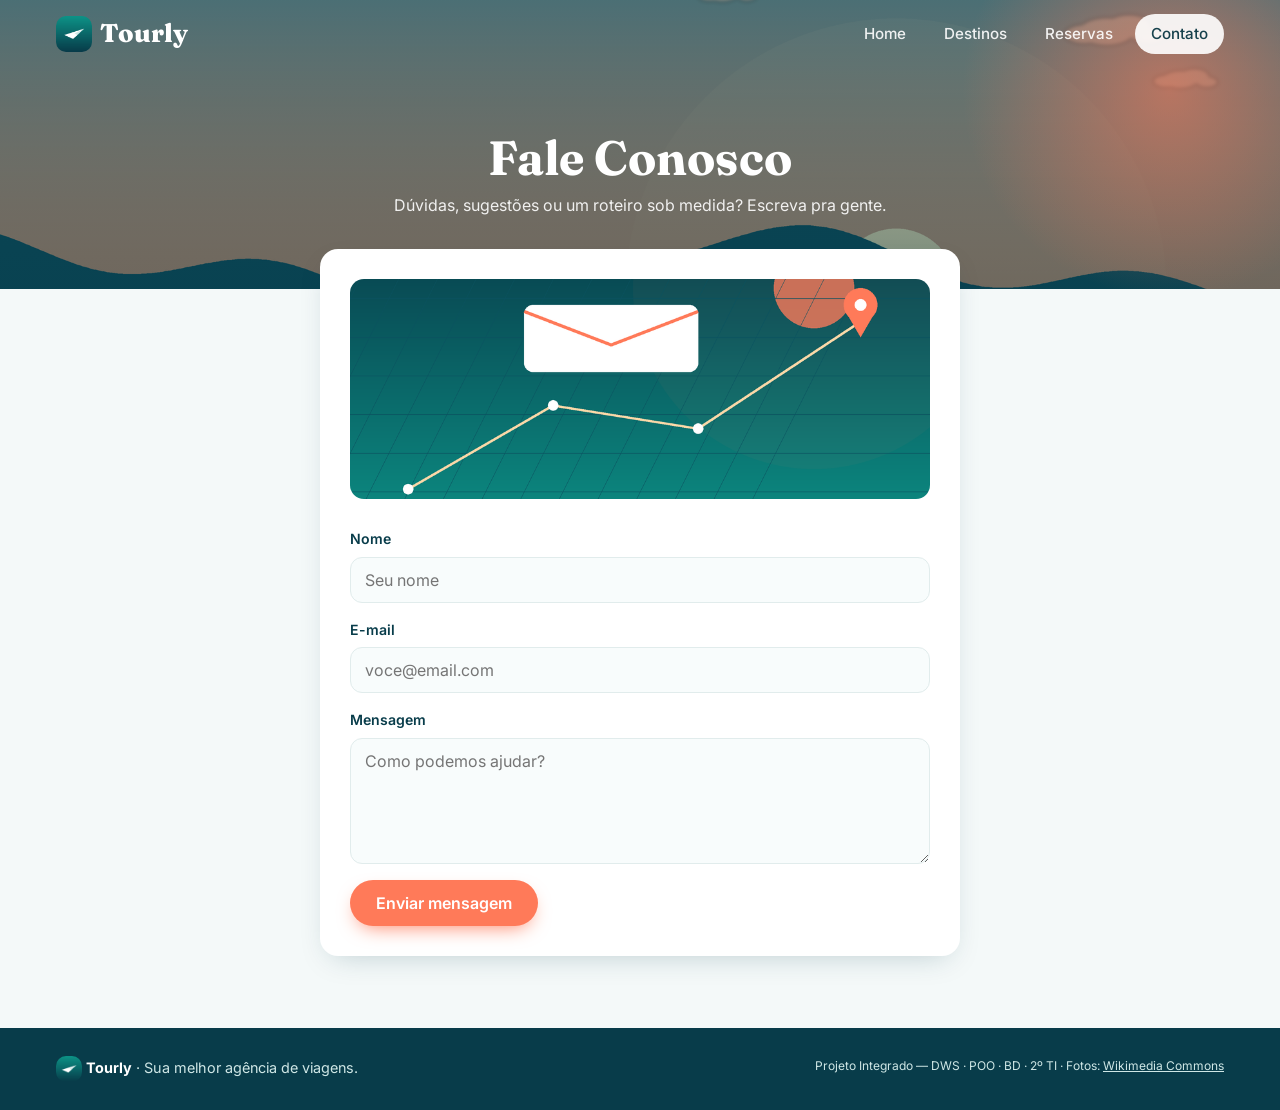
==== commit c5eb1e80: "Ajustes 2" ====
--- a/pages/contato.html
+++ b/pages/contato.html
@@ -38,7 +38,7 @@
 
 <footer>
   <div><img class="logo-img" src="../png/logo.png" alt=""> <b>Tourly</b> · Sua melhor agência de viagens.</div>
-  <small>Projeto Integrado — DWS · POO · BD · 2º TI</small>
+  <small>Projeto Integrado — DWS · POO · BD · 2º TI · Fotos: <a href="https://commons.wikimedia.org" target="_blank" rel="noopener">Wikimedia Commons</a></small>
 </footer>
 <script src="../js/config.js"></script>
 <script src="../js/script.js"></script>
--- a/css/style.css
+++ b/css/style.css
@@ -23,7 +23,7 @@
 .menu-btn{display:none;background:none;border:0;color:#fff;font-size:1.6rem;cursor:pointer}
 
 /* hero */
-.hero,.page-hero{background:linear-gradient(180deg,rgba(8,60,74,.2),rgba(8,60,74,.55)),url(../png/hero.png) center/cover;color:#fff;position:relative;overflow:hidden}
+.hero,.page-hero{background:linear-gradient(180deg,rgba(8,60,74,.2),rgba(8,60,74,.55)),url("https://commons.wikimedia.org/wiki/Special:FilePath/Rio%20de%20Janeiro%2C%20P%C3%A3o%20de%20A%C3%A7%C3%BAcar%20from%20Cristo%20Redentor%20%2815744316848%29.jpg?width=1920") center/cover no-repeat,url(../png/hero.png) center/cover no-repeat;color:#fff;position:relative;overflow:hidden}
 .hero::before,.page-hero::before{content:"";position:absolute;width:420px;height:420px;border-radius:50%;right:-100px;top:-120px;background:radial-gradient(circle,rgba(255,122,89,.55),transparent 70%)}
 .hero{padding:150px clamp(16px,5vw,56px) 150px}
 .hero-in{max-width:760px;margin-inline:auto;position:relative;text-align:center}
@@ -62,7 +62,7 @@
 .card-destino{animation:pop .5s both;background:var(--card);border-radius:var(--radius);overflow:hidden;box-shadow:var(--shadow);transition:.3s}
 .card-destino:hover{transform:translateY(-6px);box-shadow:0 20px 40px -14px rgba(8,60,74,.35)}
 .card-img{height:190px;position:relative;overflow:hidden}
-.card-img img{width:100%;height:100%;object-fit:cover;transition:.5s}
+.card-img img{width:100%;height:100%;object-fit:cover;display:block;transition:.5s}
 .card-destino:hover .card-img img{transform:scale(1.08)}
 .uf{position:absolute;top:12px;left:12px;background:rgba(255,255,255,.9);color:var(--deep);font-weight:700;font-size:.75rem;padding:3px 10px;border-radius:99px}
 .c1{background:linear-gradient(135deg,#38bdf8,#0d9488)}.c2{background:linear-gradient(135deg,#6366f1,#a855f7)}
@@ -137,3 +137,5 @@
   .hero{padding-top:120px}
 }
 @media(prefers-reduced-motion:reduce){*{animation:none!important;transition:none!important}}
+
+footer small a{color:inherit;text-decoration:underline}
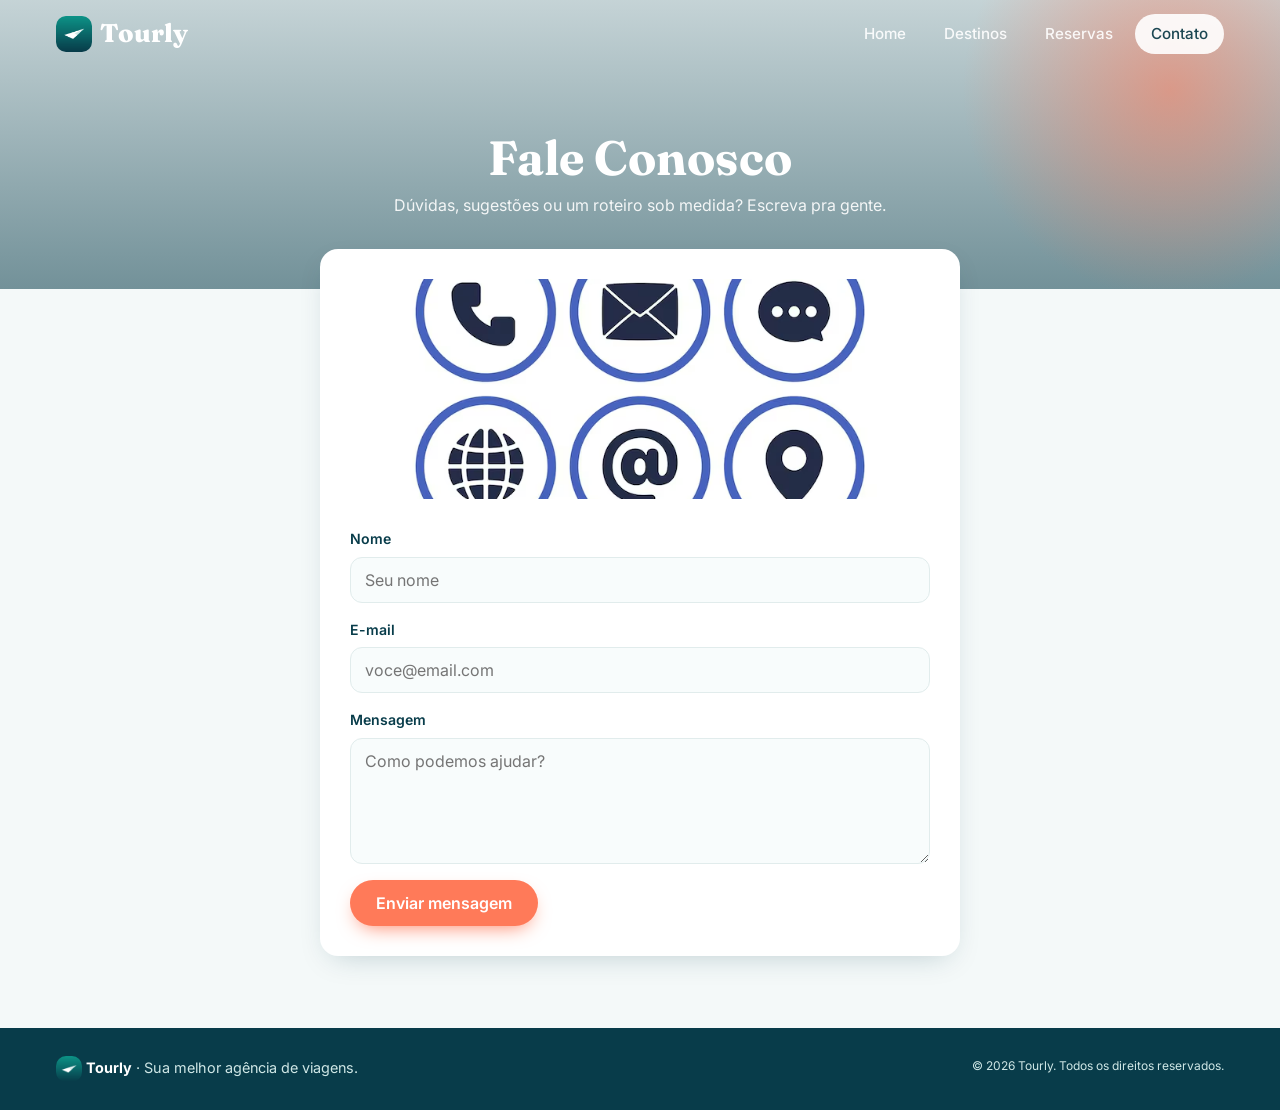
==== commit 7ebfe5f9: "Imagens reais" ====
--- a/pages/contato.html
+++ b/pages/contato.html
@@ -38,7 +38,7 @@
 
 <footer>
   <div><img class="logo-img" src="../png/logo.png" alt=""> <b>Tourly</b> · Sua melhor agência de viagens.</div>
-  <small>Projeto Integrado — DWS · POO · BD · 2º TI · Fotos: <a href="https://commons.wikimedia.org" target="_blank" rel="noopener">Wikimedia Commons</a></small>
+  <small>© 2026 Tourly. Todos os direitos reservados.</small>
 </footer>
 <script src="../js/config.js"></script>
 <script src="../js/script.js"></script>
